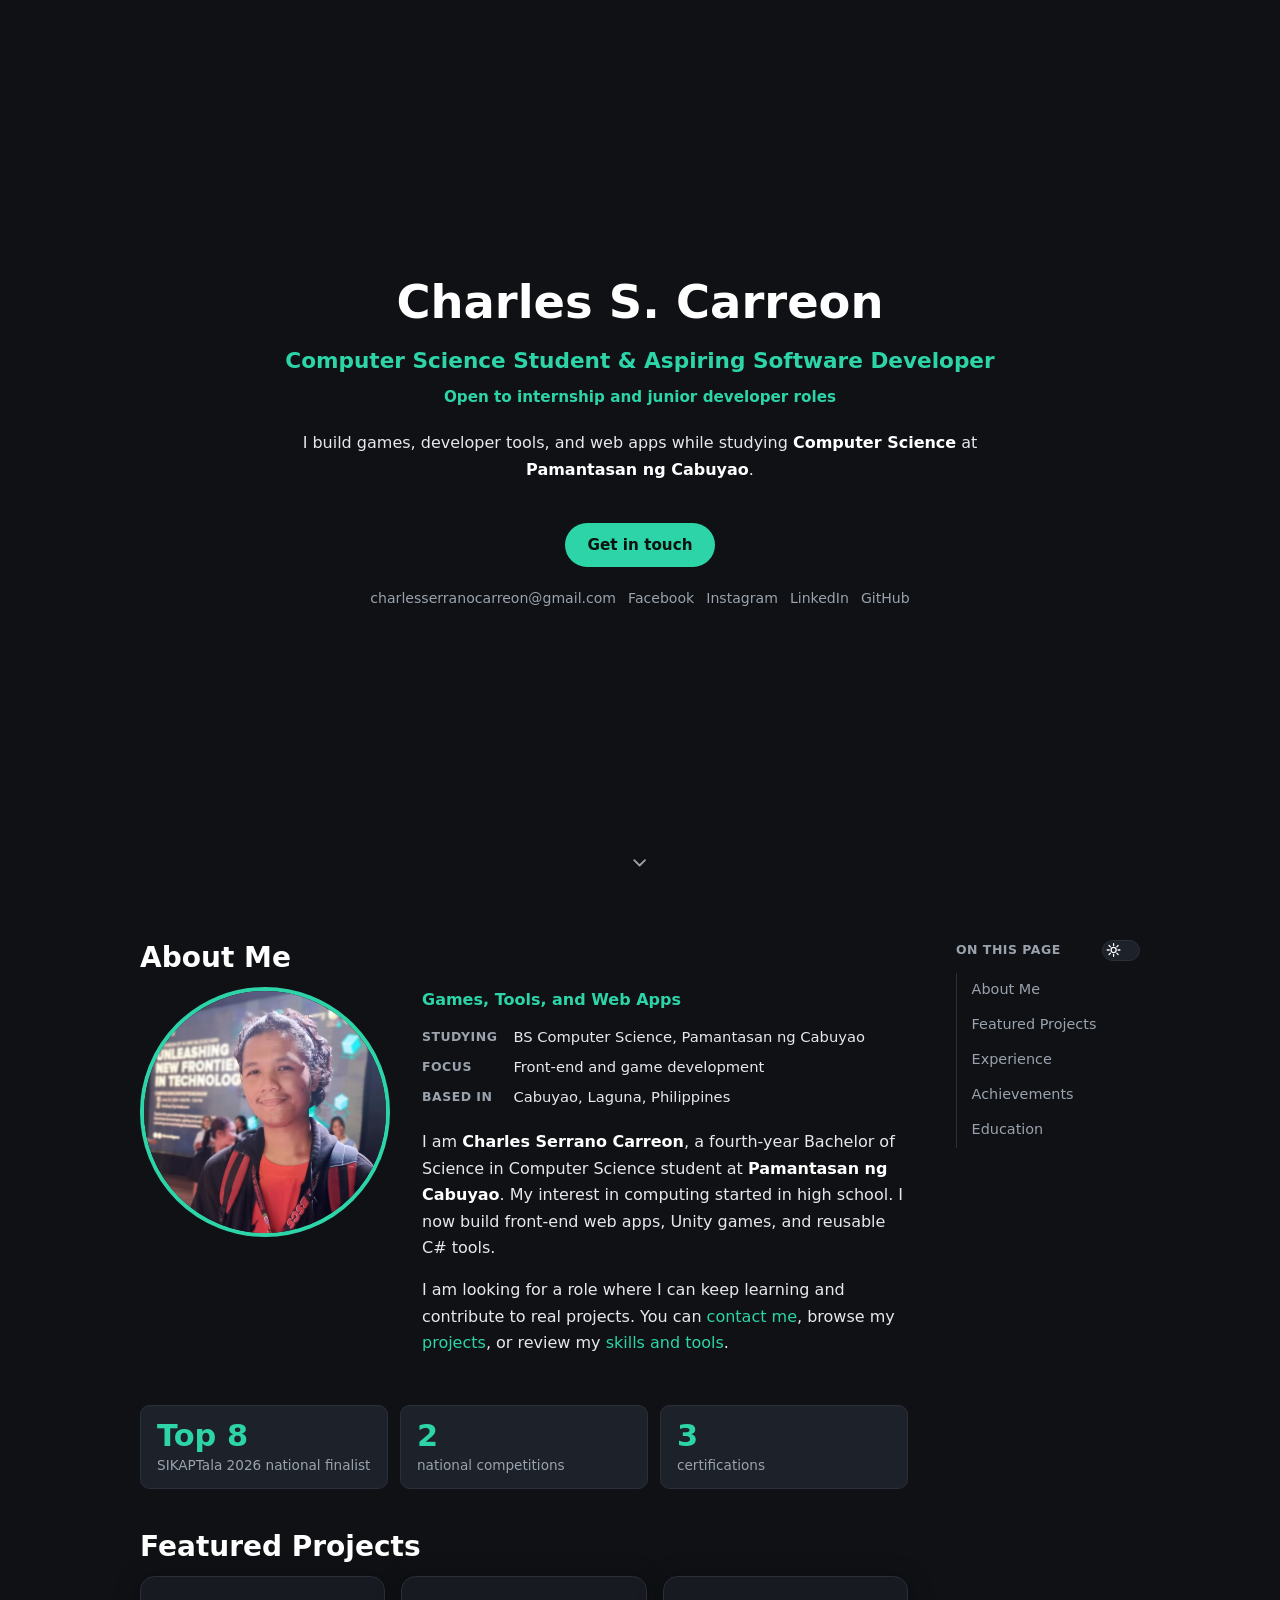
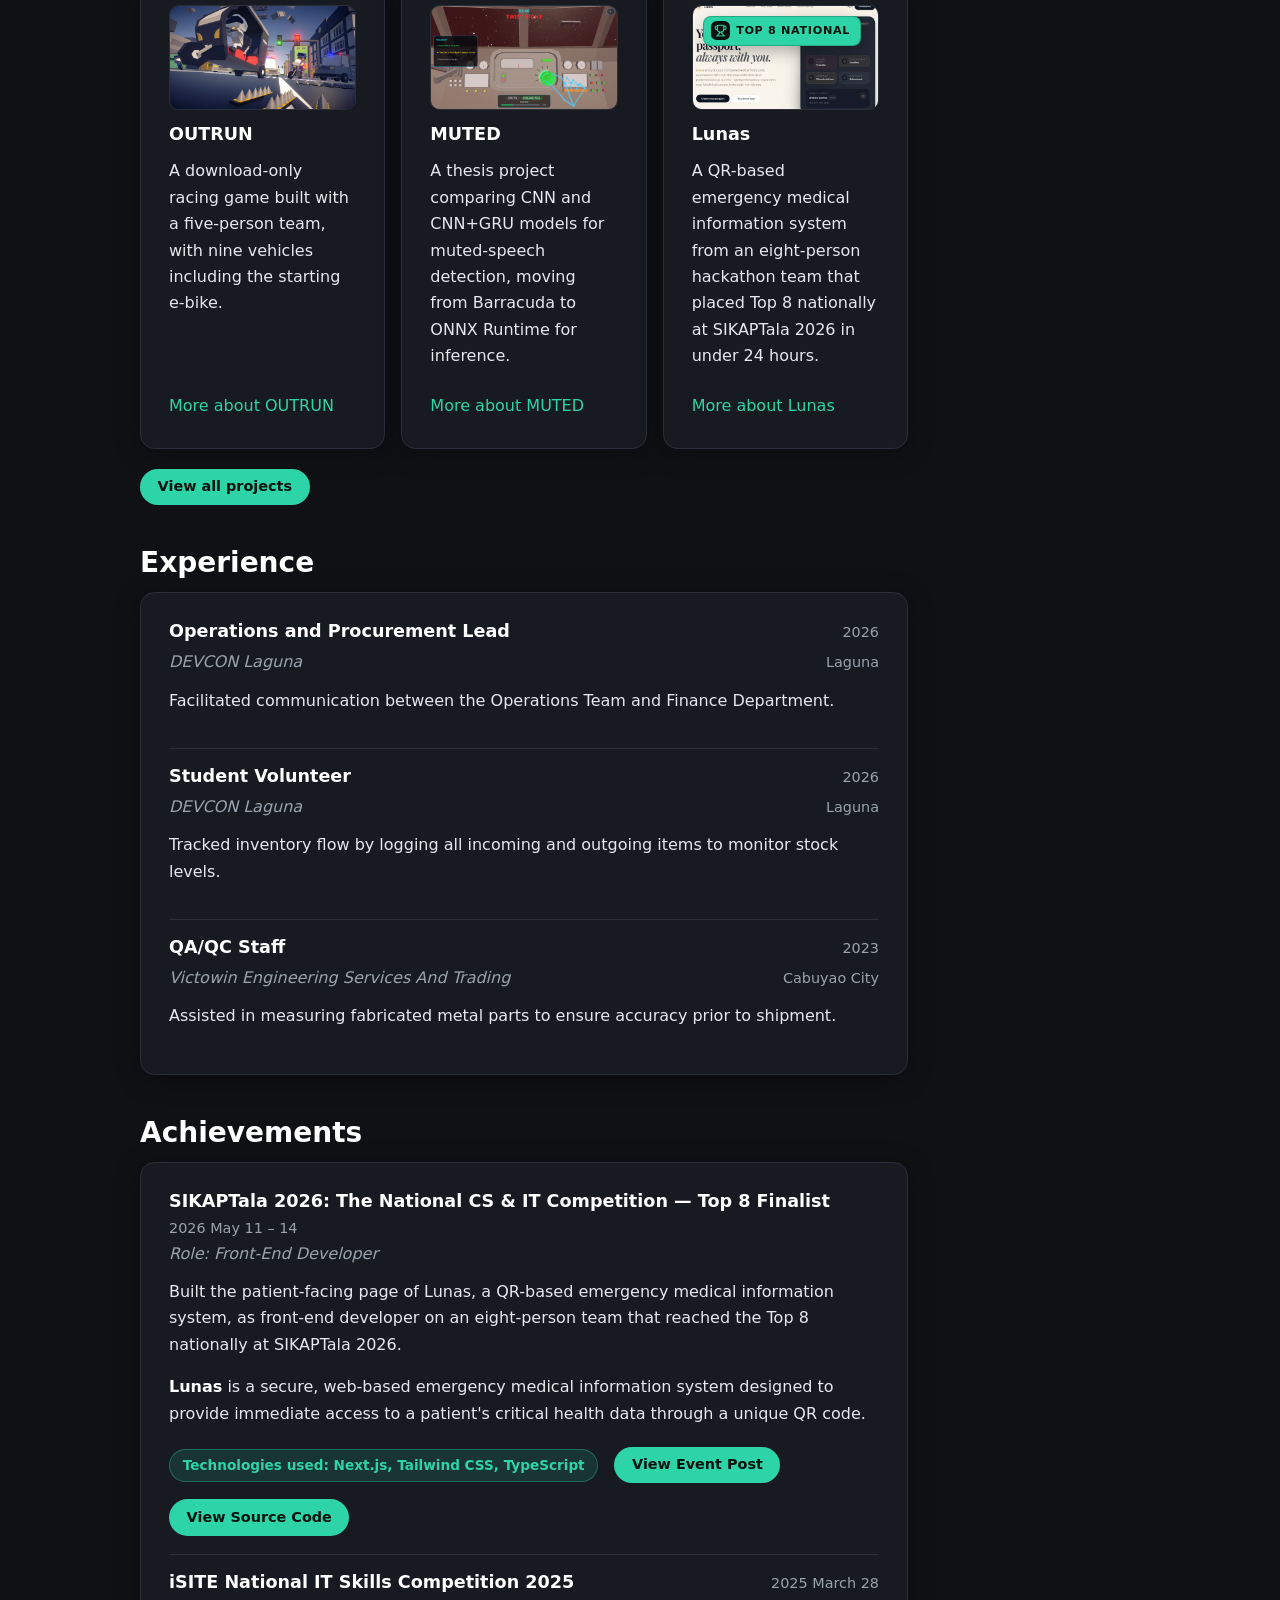
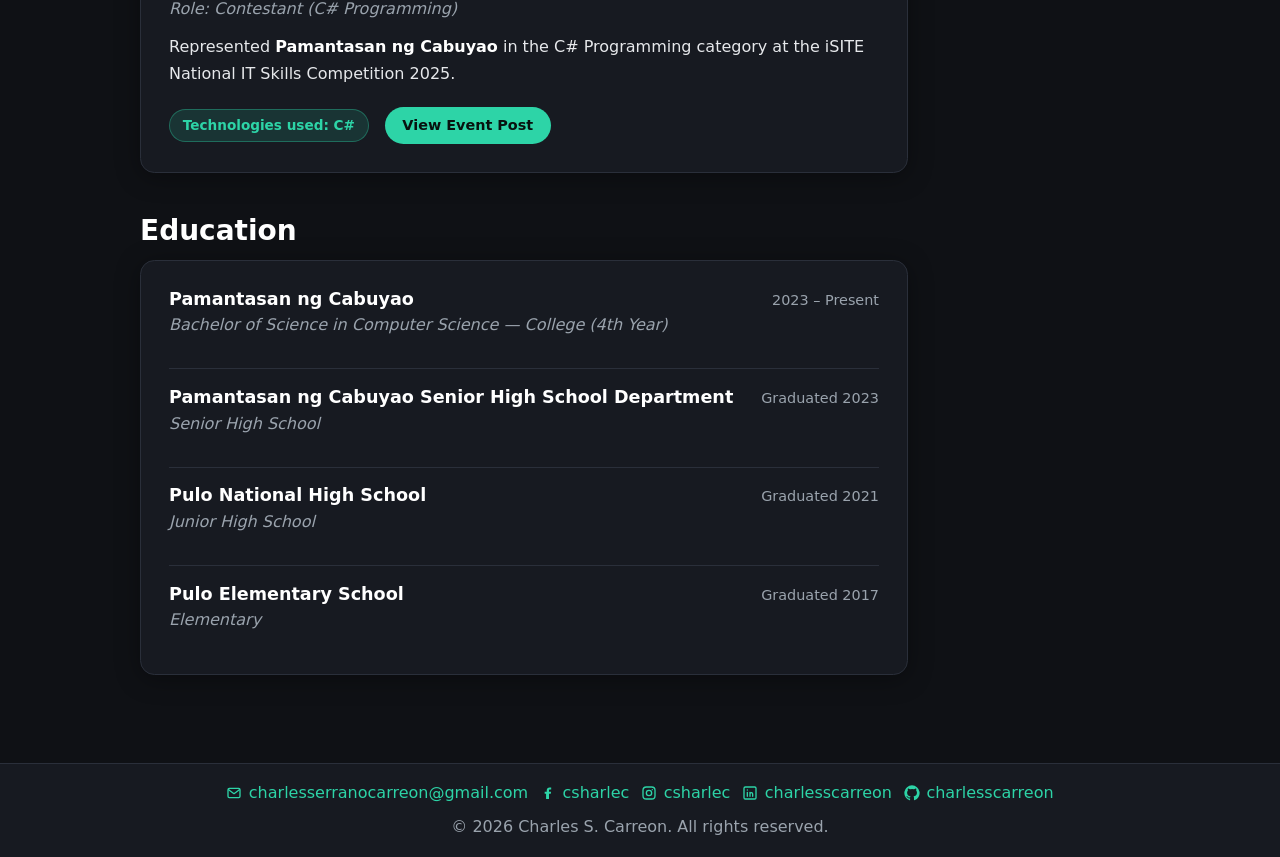
==== index.html @ df9eab59 "refactor: rebuild the homepage cover and navigation - remove the header from the homepage and move t" ====
<!DOCTYPE html>
<html lang="en" data-theme="dark" class="no-js home">

<head>
    <meta charset="utf-8">
    <meta name="viewport" content="width=device-width, initial-scale=1">
    <title>Charles S. Carreon | Computer Science Student &amp; Software Developer</title>
    <meta name="description"
        content="Charles Serrano Carreon is a 4th year Bachelor of Science in Computer Science student at Pamantasan ng Cabuyao, Cabuyao, Philippines. Aspiring software developer and creator of games and developer tools. Portfolio of projects, experience, education, and skills.">
    <meta name="author" content="Charles S. Carreon">
    <meta name="robots" content="index, follow">
    <meta name="theme-color" content="#0f1115">
    <link rel="icon" type="image/svg+xml" href="favicon.svg">
    <link rel="canonical" href="https://charlescarreon.vercel.app/">
    <!-- Apply a saved theme before first paint so light-theme visitors don't
         see a dark flash. Mirrors the storage key in script.js; without JS the
         page keeps the dark default set on the html element above. -->
    <script>
        try {
            var savedTheme = localStorage.getItem("charles-portfolio-theme");
            if (savedTheme === "light" || savedTheme === "dark") {
                document.documentElement.setAttribute("data-theme", savedTheme);
            }
        } catch (error) { /* storage blocked: keep the dark default */ }
    </script>
    <!-- Color-agnostic no-CSS fallback (only matters when styles.css fails to
         load). No colors or CSS custom properties, so it survives an empty
         stylesheet. Every selector below is redefined by styles.css, which is
         linked right after this, so nothing here leaks into the styled page. -->
    <style>
        main { max-width: 56rem; margin: 0 auto; padding: 0 1rem 1rem; }
        h1, h2, h3 { line-height: 1.25; margin: 1.5rem 0 0.5rem; }
        p { margin: 0.75rem 0; }
        img, iframe { max-width: 100%; }
    </style>
    <link rel="stylesheet" href="styles.css">

    <!-- Open Graph -->
    <meta property="og:type" content="profile">
    <meta property="og:title" content="Charles S. Carreon | Computer Science Student &amp; Software Developer">
    <meta property="og:description"
        content="Portfolio of Charles Serrano Carreon: 4th year BS Computer Science student at Pamantasan ng Cabuyao, Philippines. Projects, experience, education, and skills.">
    <meta property="og:url" content="https://charlescarreon.vercel.app/">
    <meta property="og:image" content="https://charlescarreon.vercel.app/images/charles-portrait.png">
    <meta property="og:locale" content="en_PH">
    <meta property="profile:first_name" content="Charles">
    <meta property="profile:last_name" content="Carreon">
    <meta property="profile:username" content="charlesscarreon">

    <!-- Twitter Card -->
    <meta name="twitter:card" content="summary">
    <meta name="twitter:title" content="Charles S. Carreon | Computer Science Student &amp; Software Developer">
    <meta name="twitter:description"
        content="4th year BS Computer Science student at Pamantasan ng Cabuyao, Philippines. Projects, experience, education, and skills.">
    <meta name="twitter:image" content="https://charlescarreon.vercel.app/images/charles-portrait.png">

    <!-- Structured data for search engines and AI assistants -->
    <script type="application/ld+json">
    {
        "@context": "https://schema.org",
        "@type": "Person",
        "name": "Charles Serrano Carreon",
        "givenName": "Charles",
        "familyName": "Carreon",
        "middleName": "Serrano",
        "alternateName": [
            "Charles S. Carreon",
            "Charles Carreon"
        ],
        "url": "https://charlescarreon.vercel.app/",
        "image": "https://charlescarreon.vercel.app/images/charles-portrait.png",
        "jobTitle": "Computer Science Student",
        "award": [
            "SIKAPTala 2026: The National CS & IT Competition — Top 8 Finalist, Front-End Developer",
            "iSITE National IT Skills Competition 2025 — C# Programming Contestant"
        ],
        "hasOccupation": [
            {
                "@type": "Occupation",
                "name": "Operations and Procurement Lead",
                "description": "Facilitated communication between the Operations Team and Finance Department.",
                "employmentType": "VOLUNTEER",
                "startDate": "2026",
                "worksFor": {
                    "@type": "Organization",
                    "name": "DEVCON Laguna",
                    "address": {
                        "@type": "PostalAddress",
                        "addressLocality": "Laguna",
                        "addressCountry": "PH"
                    }
                }
            },
            {
                "@type": "Occupation",
                "name": "Student Volunteer",
                "description": "Tracked inventory flow by logging all incoming and outgoing items to monitor stock levels.",
                "employmentType": "VOLUNTEER",
                "startDate": "2026",
                "worksFor": {
                    "@type": "Organization",
                    "name": "DEVCON Laguna",
                    "address": {
                        "@type": "PostalAddress",
                        "addressLocality": "Laguna",
                        "addressCountry": "PH"
                    }
                }
            },
            {
                "@type": "Occupation",
                "name": "QA/QC Staff",
                "description": "Assisted in measuring fabricated metal parts to ensure accuracy prior to shipment.",
                "employmentType": "INTERN",
                "startDate": "2023",
                "worksFor": {
                    "@type": "Organization",
                    "name": "Victowin Engineering Services And Trading",
                    "address": {
                        "@type": "PostalAddress",
                        "addressLocality": "Cabuyao City",
                        "addressCountry": "PH"
                    }
                }
            }
        ],
        "description": "4th year Bachelor of Science in Computer Science student at Pamantasan ng Cabuyao, Philippines. Aspiring software developer focused on making games and building developer tools.",
        "email": "mailto:charlesserranocarreon@gmail.com",
        "nationality": "Filipino",
        "address": {
            "@type": "PostalAddress",
            "addressLocality": "Cabuyao",
            "addressRegion": "Laguna",
            "addressCountry": "PH"
        },
        "alumniOf": {
            "@type": "CollegeOrUniversity",
            "name": "Pamantasan ng Cabuyao"
        },
        "knowsAbout": [
            "HTML",
            "CSS",
            "JavaScript",
            "React.js",
            "Bootstrap",
            "PHP",
            "Laravel",
            "MySQL",
            "Java",
            "C#",
            "Python",
            "Unity Engine",
            "Godot Engine",
            "Game Development",
            "Git",
            "GitHub",
            "Command Line Interface",
            "Vercel"
        ],
        "sameAs": [
            "https://www.facebook.com/csharlec/",
            "https://www.instagram.com/csharlec/",
            "https://www.linkedin.com/in/charlesscarreon/",
            "https://github.com/charlesscarreon",
            "https://g.dev/CharlesCarreon"
        ]
    }
    </script>
</head>

<body>
    <a class="skip-link" href="#main">Skip to main content</a>

    <section class="hero" aria-label="Introduction">
        <h1>Charles S. Carreon</h1>
        <p class="tagline">Computer Science Student &amp; Aspiring Software Developer</p>
        <p class="hero-availability">Open to internship and junior developer roles</p>
        <p>
            I build games, developer tools, and web apps while studying
            <strong>Computer Science</strong> at <strong>Pamantasan ng Cabuyao</strong>.
        </p>
        <p class="hero-cta">
            <a class="btn btn--lg"
                href="mailto:charlesserranocarreon+portfolio@gmail.com?subject=Portfolio%20inquiry&amp;body=Hi%20Charles%2C%0D%0A%0D%0A">Get in touch</a>
        </p>
        <p class="contact">
            <a href="mailto:charlesserranocarreon@gmail.com">charlesserranocarreon@gmail.com</a>
            <a href="https://www.facebook.com/csharlec" target="_blank" rel="noreferrer">Facebook</a>
            <a href="https://www.instagram.com/csharlec" target="_blank" rel="noreferrer">Instagram</a>
            <a href="https://www.linkedin.com/in/charlesscarreon/" target="_blank" rel="noreferrer">LinkedIn</a>
            <a href="https://github.com/charlesscarreon" target="_blank" rel="noreferrer">GitHub</a>
        </p>
        <a class="scroll-cue scroll-cue--down" href="#about" aria-label="Scroll to about me">
            <svg viewBox="0 0 24 24" aria-hidden="true" focusable="false">
                <path d="M6 9l6 6 6-6" fill="none" stroke="currentColor" stroke-width="2"
                    stroke-linecap="round" stroke-linejoin="round"/>
            </svg>
        </a>
    </section>

    <main id="main" tabindex="-1">
        <div class="page-grid">
            <div class="page-main">
                <section id="about" class="section">
                    <h2>About Me</h2>
                    <div class="about-card">
                        <figure class="portrait">
                            <img src="images/charles-portrait.png" alt="Portrait of Charles S. Carreon" width="250"
                                height="250">
                        </figure>
                        <div>
                            <p class="headline">Games, Tools, and Web Apps</p>
                            <dl class="quick-facts">
                                <dt>Studying</dt>
                                <dd>BS Computer Science, Pamantasan ng Cabuyao</dd>
                                <dt>Focus</dt>
                                <dd>Front-end and game development</dd>
                                <dt>Based in</dt>
                                <dd>Cabuyao, Laguna, Philippines</dd>
                            </dl>
                            <p>
                                I am <strong>Charles Serrano Carreon</strong>, a fourth-year Bachelor of Science in Computer Science student at
                                <strong>Pamantasan ng Cabuyao</strong>. My interest in computing started in high school.
                                I now build front-end web apps, Unity games, and reusable C# tools.
                            </p>
                            <p>
                                I am looking for a role where I can keep learning and contribute to real projects. You can
                                <a href="mailto:charlesserranocarreon@gmail.com">contact me</a>, browse my
                                <a href="/projects">projects</a>, or review my <a href="/skills">skills and tools</a>.
                            </p>
                        </div>
                        <ol class="stat-row" role="list">
                            <li>
                                <span class="stat-row__num">Top 8</span>
                                <span class="stat-row__label">SIKAPTala 2026 national finalist</span>
                            </li>
                            <li>
                                <span class="stat-row__num">2</span>
                                <span class="stat-row__label">national competitions</span>
                            </li>
                            <li>
                                <span class="stat-row__num">3</span>
                                <span class="stat-row__label">certifications</span>
                            </li>
                        </ol>
                    </div>
                </section>

                <section id="featured" class="section">
                    <h2>Featured Projects</h2>
                    <div class="featured-grid">
                        <article class="card featured-card">
                            <div class="project-thumb-wrap">
                                <img class="project-thumb" src="images/projects/outrun/outrun-key-art.webp" width="1200" height="675"
                                    alt="OUTRUN official artwork" loading="lazy" decoding="async">
                            </div>
                            <h3>OUTRUN</h3>
                            <p>A download-only racing game built with a five-person team, with nine vehicles including the starting e-bike.</p>
                            <p class="featured-card__more"><a href="/projects#outrun-detail">More about OUTRUN</a></p>
                        </article>
                        <article class="card featured-card">
                            <div class="project-thumb-wrap">
                                <img class="project-thumb" src="images/projects/muted/muted-gameplay.webp" width="1200" height="667"
                                    alt="MUTED gameplay." loading="lazy" decoding="async">
                            </div>
                            <h3>MUTED</h3>
                            <p>A thesis project comparing CNN and CNN+GRU models for muted-speech detection, moving from Barracuda to ONNX Runtime for inference.</p>
                            <p class="featured-card__more"><a href="/projects#muted-detail">More about MUTED</a></p>
                        </article>
                        <article class="card featured-card">
                            <div class="project-thumb-wrap">
                                <img class="project-thumb" src="images/projects/lunas/lunas-homepage.webp" width="1200" height="729"
                                    alt="The Lunas homepage." loading="lazy" decoding="async">
                                <p class="project-badge">
                                    <svg xmlns="http://www.w3.org/2000/svg" width="24" height="24" viewBox="0 0 24 24" fill="none"
                                        stroke="currentColor" stroke-width="2" stroke-linecap="round" stroke-linejoin="round"
                                        class="project-badge__icon" aria-hidden="true" focusable="false">
                                        <path d="M10 14.66V17a1 1 0 0 1-1 1 2 2 0 0 0-2 2v2"></path>
                                        <path d="M14 14.66V17a1 1 0 0 0 1 1 2 2 0 0 1 2 2v2"></path>
                                        <path d="M17.916 10H19.5A2.5 2.5 0 0 0 22 7.5V5a1 1 0 0 0-1-1h-3"></path>
                                        <path d="M4 22h16"></path>
                                        <path d="M6 9a6 6 0 0 0 12 0V3a1 1 0 0 0-1-1H7a1 1 0 0 0-1 1z"></path>
                                        <path d="M6.084 10H4.5A2.5 2.5 0 0 1 2 7.5V5a1 1 0 0 1 1-1h3"></path>
                                    </svg>
                                    <span>Top 8 National</span>
                                </p>
                            </div>
                            <h3>Lunas</h3>
                            <p>A QR-based emergency medical information system from an eight-person hackathon team that placed Top 8 nationally at SIKAPTala 2026 in under 24 hours.</p>
                            <p class="featured-card__more"><a href="/projects#lunas-detail">More about Lunas</a></p>
                        </article>
                    </div>
                    <p class="featured-more"><a class="btn" href="/projects">View all projects</a></p>
                </section>

                <section id="experience" class="section">
                    <h2>Experience</h2>
                    <div class="card">
                        <ol class="entry-list">
                            <li>
                                <div class="entry-grid">
                                    <h3>Operations and Procurement Lead</h3>
                                    <time datetime="2026">2026</time>
                                    <span class="subtitle">DEVCON Laguna</span>
                                    <span class="location">Laguna</span>
                                </div>
                                <p>
                                    Facilitated communication between the Operations Team and Finance Department.
                                </p>
                            </li>
                            <li>
                                <div class="entry-grid">
                                    <h3>Student Volunteer</h3>
                                    <time datetime="2026">2026</time>
                                    <span class="subtitle">DEVCON Laguna</span>
                                    <span class="location">Laguna</span>
                                </div>
                                <p>
                                    Tracked inventory flow by logging all incoming and outgoing items to monitor stock
                                    levels.
                                </p>
                            </li>
                            <li>
                                <div class="entry-grid">
                                    <h3>QA/QC Staff</h3>
                                    <time datetime="2023">2023</time>
                                    <span class="subtitle">Victowin Engineering Services And Trading</span>
                                    <span class="location">Cabuyao City</span>
                                </div>
                                <p>
                                    Assisted in measuring fabricated metal parts to ensure accuracy prior to shipment.
                                </p>
                            </li>
                        </ol>
                    </div>
                </section>

                <section id="achievements" class="section">
                    <h2>Achievements</h2>
                    <div class="card">
                        <ol class="entry-list">
                            <li>
                                <div class="entry-head">
                                    <h3>SIKAPTala 2026: The National CS & IT Competition — Top 8 Finalist</h3>
                                    <time datetime="2026-05-11">2026 May 11 – 14</time>
                                </div>
                                <p class="subtitle">Role: Front-End Developer</p>
                                <p>
                                    Built the patient-facing page of Lunas, a QR-based emergency medical information system,
                                    as front-end developer on an eight-person team that reached the Top 8 nationally at
                                    SIKAPTala 2026.
                                </p>
                                <p>
                                    <strong>Lunas</strong> is a secure, web-based emergency medical information system designed
                                    to provide immediate access to a patient's critical health data through a unique QR code.
                                </p>
                                <p class="tech-row">
                                    <span class="badge">Technologies used: Next.js, Tailwind CSS, TypeScript</span>
                                    <a class="btn"
                                        href="https://www.facebook.com/SIKAPTala/posts/pfbid02v3QJjzvHVYZaAPJszwWsJmQwcrUXYzkJKihYq5axpNrQGYe5wY9eDfQP89V4PN9sl"
                                        target="_blank" rel="noreferrer">View Event Post</a>
                                    <a class="btn" href="https://github.com/razielsevilla/Lunas" target="_blank"
                                        rel="noreferrer">View Source Code</a>
                                </p>
                            </li>
                            <li>
                                <div class="entry-head">
                                    <h3>iSITE National IT Skills Competition 2025</h3>
                                    <time datetime="2025-03-28">2025 March 28</time>
                                </div>
                                <p class="subtitle">Role: Contestant (C# Programming)</p>
                                <p>
                                    Represented <strong>Pamantasan ng Cabuyao</strong> in the C# Programming category at the
                                    iSITE National IT Skills Competition 2025.
                                </p>
                                <p class="tech-row">
                                    <span class="badge">Technologies used: C#</span>
                                    <a class="btn"
                                        href="https://www.facebook.com/photo?fbid=639672425702343&amp;set=pcb.639672645702321"
                                        target="_blank" rel="noreferrer">View Event Post</a>
                                </p>
                            </li>
                        </ol>
                    </div>
                </section>

                <section id="education" class="section">
                    <h2>Education</h2>
                    <div class="card">
                        <ol class="entry-list">
                            <li>
                                <div class="entry-head">
                                    <h3>Pamantasan ng Cabuyao</h3>
                                    <time datetime="2023">2023 – Present</time>
                                </div>
                                <p class="subtitle">Bachelor of Science in Computer Science — College (4th Year)</p>
                            </li>
                            <li>
                                <div class="entry-head">
                                    <h3>Pamantasan ng Cabuyao Senior High School Department</h3>
                                    <time datetime="2023">Graduated 2023</time>
                                </div>
                                <p class="subtitle">Senior High School</p>
                            </li>
                            <li>
                                <div class="entry-head">
                                    <h3>Pulo National High School</h3>
                                    <time datetime="2021">Graduated 2021</time>
                                </div>
                                <p class="subtitle">Junior High School</p>
                            </li>
                            <li>
                                <div class="entry-head">
                                    <h3>Pulo Elementary School</h3>
                                    <time datetime="2017">Graduated 2017</time>
                                </div>
                                <p class="subtitle">Elementary</p>
                            </li>
                        </ol>
                    </div>
                </section>
            </div>

            <nav class="toc" aria-label="Sections">
                <div class="toc-head">
                    <p class="toc__title">On this page</p>
                    <button type="button" class="theme-switch" data-theme-toggle
                        aria-label="Switch between dark and light theme">
                        <svg class="theme-icon theme-icon--sun" viewBox="0 0 24 24" aria-hidden="true" focusable="false">
                            <circle cx="12" cy="12" r="4" fill="none" stroke="currentColor" stroke-width="2"/>
                            <g stroke="currentColor" stroke-width="2" stroke-linecap="round">
                                <line x1="12" y1="2" x2="12" y2="5"/>
                                <line x1="12" y1="19" x2="12" y2="22"/>
                                <line x1="2" y1="12" x2="5" y2="12"/>
                                <line x1="19" y1="12" x2="22" y2="12"/>
                                <line x1="4.9" y1="4.9" x2="7" y2="7"/>
                                <line x1="17" y1="17" x2="19.1" y2="19.1"/>
                                <line x1="4.9" y1="19.1" x2="7" y2="17"/>
                                <line x1="17" y1="7" x2="19.1" y2="4.9"/>
                            </g>
                        </svg>
                        <svg class="theme-icon theme-icon--moon" viewBox="0 0 24 24" aria-hidden="true" focusable="false">
                            <path fill="none" stroke="currentColor" stroke-width="2" stroke-linecap="round" stroke-linejoin="round"
                                d="M21 12.8A9 9 0 1 1 11.2 3a7 7 0 0 0 9.8 9.8z"/>
                        </svg>
                        <span class="visually-hidden">Switch themes</span>
                    </button>
                </div>
                <ul>
                    <li><a href="#about">About Me</a></li>
                    <li><a href="#featured">Featured Projects</a></li>
                    <li><a href="#experience">Experience</a></li>
                    <li><a href="#achievements">Achievements</a></li>
                    <li><a href="#education">Education</a></li>
                </ul>
            </nav>
        </div>
    </main>

    <footer class="site-footer">
        <h2 class="visually-hidden">Contact</h2>
        <address>
            <p class="footer-links">
                <a href="mailto:charlesserranocarreon@gmail.com">
                    <svg viewBox="0 0 24 24" aria-hidden="true" focusable="false">
                        <rect x="3" y="5" width="18" height="14" rx="2" fill="none" stroke="currentColor"
                            stroke-width="2"/>
                        <path d="M4 7l8 6 8-6" fill="none" stroke="currentColor" stroke-width="2"
                            stroke-linecap="round" stroke-linejoin="round"/>
                    </svg>
                    <span>charlesserranocarreon@gmail.com</span>
                </a>
                <a href="https://www.facebook.com/csharlec" target="_blank" rel="noreferrer">
                    <svg viewBox="0 0 24 24" aria-hidden="true" focusable="false">
                        <path fill="currentColor"
                            d="M13.5 21v-8h2.7l.4-3h-3.1V8.1c0-.9.3-1.5 1.6-1.5h1.7V3.9c-.3 0-1.3-.1-2.5-.1-2.5 0-4.2 1.5-4.2 4.3V10H7v3h2.1v8h4.4z"/>
                    </svg>
                    <span>csharlec</span>
                </a>
                <a href="https://www.instagram.com/csharlec" target="_blank" rel="noreferrer">
                    <svg viewBox="0 0 24 24" aria-hidden="true" focusable="false">
                        <rect x="3" y="3" width="18" height="18" rx="5" fill="none" stroke="currentColor"
                            stroke-width="2"/>
                        <circle cx="12" cy="12" r="4" fill="none" stroke="currentColor" stroke-width="2"/>
                        <circle cx="17" cy="7" r="1" fill="currentColor"/>
                    </svg>
                    <span>csharlec</span>
                </a>
                <a href="https://www.linkedin.com/in/charlesscarreon/" target="_blank" rel="noreferrer">
                    <svg viewBox="0 0 24 24" aria-hidden="true" focusable="false">
                        <rect x="3" y="3" width="18" height="18" rx="2" fill="none" stroke="currentColor"
                            stroke-width="2"/>
                        <path d="M8 11v6M8 7.5v.01M12 17v-6M12 13.5a2 2 0 0 1 4 0V17" fill="none"
                            stroke="currentColor" stroke-width="2" stroke-linecap="round"/>
                    </svg>
                    <span>charlesscarreon</span>
                </a>
                <a href="https://github.com/charlesscarreon" target="_blank" rel="noreferrer">
                    <svg viewBox="0 0 24 24" aria-hidden="true" focusable="false">
                        <path fill="currentColor"
                            d="M12 .5a11.5 11.5 0 0 0-3.64 22.41c.58.11.79-.25.79-.56v-2.2c-3.2.7-3.88-1.36-3.88-1.36-.53-1.34-1.29-1.7-1.29-1.7-1.05-.72.08-.7.08-.7 1.16.08 1.77 1.19 1.77 1.19 1.03 1.77 2.7 1.26 3.36.96.1-.75.4-1.26.73-1.55-2.55-.29-5.23-1.28-5.23-5.67 0-1.25.45-2.28 1.19-3.08-.12-.29-.52-1.46.11-3.04 0 0 .97-.31 3.18 1.18a11 11 0 0 1 5.79 0c2.2-1.49 3.17-1.18 3.17-1.18.63 1.58.23 2.75.12 3.04.74.8 1.18 1.83 1.18 3.08 0 4.4-2.69 5.37-5.25 5.66.41.36.78 1.06.78 2.14v3.17c0 .31.21.67.8.56A11.5 11.5 0 0 0 12 .5z"/>
                    </svg>
                    <span>charlesscarreon</span>
                </a>
            </p>
        </address>
        <p>&copy; 2026 Charles S. Carreon. All rights reserved.</p>
    </footer>

    <script src="script.js" defer></script>
</body>

</html>
---- styles.css ----
/* ==========================================================================
   Charles S. Carreon — Portfolio styles
   Dark theme by default; light theme via html[data-theme="light"].
   No-JS safe: everything readable without this file.
   ========================================================================== */

:root {
    --bg: #0f1115;
    --surface: #171a21;
    --surface-2: #1d212a;
    --text: #e6e8eb;
    --text-strong: #ffffff;
    --muted: #9aa3ad;
    --border: #2a2f3a;
    --accent: #2dd4a7;
    --accent-strong: #5eead4;
    --accent-contrast: #08120f;
    --link: #2dd4a7;
    --hover: #5eead4;
    --shadow: 0 4px 24px rgba(0, 0, 0, 0.35);

    /* Skill proficiency level colors (dark theme) */
    --familiar-bg: rgba(138, 180, 248, 0.14);
    --familiar-border: rgba(138, 180, 248, 0.5);
    --familiar-text: #8ab4f8;
    --proficient-bg: rgba(255, 209, 102, 0.14);
    --proficient-border: rgba(255, 209, 102, 0.5);
    --proficient-text: #ffd166;
    --advanced-bg: rgba(116, 209, 160, 0.14);
    --advanced-border: rgba(116, 209, 160, 0.5);
    --advanced-text: #74d1a0;
}

[data-theme="light"] {
    --bg: #f7f8fa;
    --surface: #ffffff;
    --surface-2: #f0f2f5;
    --text: #1a1d21;
    --text-strong: #000000;
    --muted: #5b6470;
    --border: #dde1e7;
    --accent: #0e7a70;
    --accent-strong: #0f766e;
    --accent-contrast: #ffffff;
    --link: #0e7a70;
    --hover: #0f766e;
    --shadow: 0 4px 20px rgba(20, 30, 40, 0.08);

    /* Skill proficiency level colors (light theme) */
    --familiar-bg: rgba(10, 88, 202, 0.22);
    --familiar-border: rgba(10, 88, 202, 0.6);
    --familiar-text: #0842a0;
    --proficient-bg: rgba(180, 83, 9, 0.22);
    --proficient-border: rgba(180, 83, 9, 0.6);
    --proficient-text: #9a3f00;
    --advanced-bg: rgba(21, 115, 71, 0.22);
    --advanced-border: rgba(21, 115, 71, 0.6);
    --advanced-text: #0f5c39;
}

/* ---------- Base ---------- */

*,
*::before,
*::after {
    box-sizing: border-box;
}

html {
    scroll-behavior: smooth;
    scroll-padding-top: 5rem;
}

body {
    margin: 0;
    background-color: var(--bg);
    color: var(--text);
    font-family: system-ui, -apple-system, "Segoe UI", Roboto, "Helvetica Neue", Arial, sans-serif;
    font-size: 1rem;
    line-height: 1.65;
}

h1, h2, h3, h4, h5, h6 {
    color: var(--text-strong);
    line-height: 1.25;
    margin: 0 0 0.75rem;
}

h1 { font-size: clamp(2rem, 5vw, 2.9rem); }
h2 { font-size: clamp(1.35rem, 3.5vw, 1.75rem); }
h3 { font-size: 1.1rem; }

p {
    margin: 0 0 1rem;
}

a {
    color: var(--link);
    text-decoration: none;
}

a:hover {
    color: var(--hover);
    text-decoration: underline;
    text-underline-offset: 2px;
}

strong { color: var(--text-strong); }

img,
iframe {
    max-width: 100%;
}

::selection {
    background-color: var(--accent);
    color: var(--accent-contrast);
}

:focus-visible {
    outline: 2px solid var(--accent);
    outline-offset: 2px;
    border-radius: 2px;
}

/* ---------- Accessibility helpers ---------- */

.visually-hidden {
    clip: rect(0 0 0 0);
    clip-path: inset(50%);
    height: 1px;
    overflow: hidden;
    position: absolute;
    white-space: nowrap;
    width: 1px;
}

.skip-link {
    position: absolute;
    top: -2.5rem;
    left: 1rem;
    z-index: 50;
    background-color: var(--accent);
    color: var(--accent-contrast);
    padding: 0.5rem 1rem;
    border-radius: 0 0 0.5rem 0.5rem;
    text-decoration: none;
    opacity: 0;
    pointer-events: none;
}

.skip-link:focus {
    top: 0;
    color: var(--accent-contrast);
    opacity: 1;
    pointer-events: auto;
}

/* ---------- Header / navigation ---------- */

.site-header {
    position: sticky;
    top: 0;
    z-index: 30;
    background-color: color-mix(in srgb, var(--bg) 85%, transparent);
    -webkit-backdrop-filter: blur(8px);
    backdrop-filter: blur(8px);
    border-bottom: 1px solid var(--border);
}

.site-nav {
    max-width: 1040px;
    margin: 0 auto;
    padding: 0.75rem clamp(1rem, 4vw, 1.25rem);
    display: flex;
    flex-wrap: wrap;
    align-items: center;
    gap: 0.5rem 1rem;
}

.brand {
    font-weight: 700;
    font-size: 1.2rem;
    color: var(--text-strong);
    text-decoration: none;
    margin-right: auto;
}

.brand:hover { color: var(--accent); }

.nav-list {
    margin: 0;
    padding: 0;
    list-style: none;
    display: flex;
    flex-wrap: wrap;
    gap: 0.25rem 1rem;
}

.nav-list a {
    color: var(--muted);
    text-decoration: none;
    font-weight: 500;
    padding: 0.35rem 0.1rem;
}

.nav-list a:hover { color: var(--text-strong); }

.nav-list a[aria-current="page"] {
    color: var(--accent);
    box-shadow: inset 0 -2px 0 var(--accent);
}

/* Theme switch — only shown when JS is available */
.theme-switch {
    display: none;
}

.no-js .theme-switch { display: none; }

html.js .theme-switch {
    position: relative;
    display: inline-flex;
    align-items: center;
    justify-content: center;
    width: 2.4rem;
    height: 1.3rem;
    background: var(--surface-2);
    border: 1px solid var(--border);
    border-radius: 999px;
    cursor: pointer;
    padding: 0;
    margin-left: 1rem;
    transition: background 0.2s ease, border-color 0.2s ease;
}

html.js .theme-switch:focus-visible {
    outline: 2px solid var(--accent);
    outline-offset: 2px;
}

html.js .theme-switch .theme-icon {
    position: absolute;
    top: 50%;
    transform: translateY(-50%);
    left: 0.2rem;
    width: 0.95rem;
    height: 0.95rem;
    color: var(--text-strong);
    transition: left 0.2s ease;
    pointer-events: none;
}

html.js .theme-switch .theme-icon--sun {
    display: block;
}

html.js .theme-switch .theme-icon--moon {
    display: none;
}

html.js[data-theme="light"] .theme-switch .theme-icon {
    left: calc(100% - 0.2rem - 0.95rem);
}

html.js[data-theme="light"] .theme-switch .theme-icon--sun {
    display: none;
}

html.js[data-theme="light"] .theme-switch .theme-icon--moon {
    display: block;
}

/* Without CSS/JS the button shows its text label; hide icons without JS so the
   fallback is a clean labelled button. */
html.no-js .theme-switch svg {
    display: none;
}

/* Larger tap target on touch devices (~44px) */
@media (pointer: coarse) {
    html.js .theme-switch {
        width: 2.75rem;
        height: 1.5rem;
    }

    html.js .theme-switch .theme-icon {
        width: 1.05rem;
        height: 1.05rem;
        left: 0.25rem;
    }

    html.js[data-theme="light"] .theme-switch .theme-icon {
        left: calc(100% - 0.25rem - 1.05rem);
    }

    /* Expand the theme switch's touch area to ~44x44px without changing its
       compact look: a transparent, centered hit zone on top of the pill. */
    html.js .theme-switch::after {
        content: "";
        position: absolute;
        left: 50%;
        top: 50%;
        width: 2.75rem;
        height: 2.75rem;
        transform: translate(-50%, -50%);
        pointer-events: none;
    }

    /* 44px-tall touch targets for gallery controls and pill links */
    .gallery-nav button,
    .links a,
    .btn {
        display: inline-flex;
        align-items: center;
        justify-content: center;
        min-height: 2.75rem;
    }
}

html.home .theme-switch {
    margin-left: 0;
}

/* ---------- Main layout ---------- */

main {
    max-width: 1040px;
    margin: 0 auto;
    padding: 2.5rem clamp(1rem, 4vw, 1.25rem) 3rem;
    overflow-wrap: anywhere;
}

html.home {
    /* Script.js writes progress from 0 at the top of the page to 1 at the end
       of the shrink, so the cover follows the scroll instead of snapping. */
    --hero-progress: 0;
    --hero-viewport: 100vh;
    --hero-min: 11rem;
    --hero-height: calc(var(--hero-min) + (var(--hero-viewport) - var(--hero-min)) * (1 - var(--hero-progress)));
    /* There is no sticky header to clear on the homepage. */
    scroll-padding-top: 1rem;
    /* Opting out of scroll anchoring keeps the browser from moving scrollY
       while the cover changes height. */
    overflow-anchor: none;
}

html.home main {
    padding-top: 0;
}

main:focus {
    outline: none;
}

.section,
main > .card {
    margin-bottom: 2.5rem;
}

.section > :last-child,
.card > :last-child {
    margin-bottom: 0;
}

.featured-grid {
    display: grid;
    grid-template-columns: repeat(3, minmax(0, 1fr));
    gap: 1rem;
}

.featured-card {
    display: flex;
    flex-direction: column;
}

.featured-card h3 {
    margin-top: 0;
}

.featured-card p {
    margin-bottom: 0.75rem;
}

.featured-card__more {
    margin-top: auto;
    padding-top: 0.75rem;
}

.featured-more {
    margin-top: 1.25rem;
}

@media (max-width: 760px) {
    .featured-grid {
        grid-template-columns: minmax(0, 1fr);
    }
}

/* ---------- Hero ---------- */

.hero {
    position: relative;
    max-width: 46rem;
    margin: 0 auto 3rem;
    padding: 2.5rem clamp(1rem, 4vw, 1.25rem) 0;
    text-align: center;
}

.hero .tagline {
    font-size: clamp(1.1rem, 3vw, 1.35rem);
    color: var(--accent);
    font-weight: 600;
    margin-bottom: 1.25rem;
}

/* The availability line belongs to the tagline as one thought, so it closes the
   gap the tagline leaves instead of opening a new block. Browsers without
   :has() simply keep the normal tagline spacing. */
.hero .tagline:has(+ .hero-availability) {
    margin-bottom: 0.4rem;
}

.hero-availability {
    margin: 0 0 1.25rem;
    color: var(--accent);
    font-size: 0.95rem;
    font-weight: 600;
}

.hero-cta {
    display: flex;
    flex-wrap: wrap;
    justify-content: center;
    gap: 0.75rem;
    margin: 1.5rem 0 0;
}

/* The primary contact row outranks the social links, so the social links are
   muted rather than removed. Every one of them is still reachable. */
.hero .contact {
    margin-top: 1.25rem;
    font-size: 0.88rem;
}

.hero .contact a {
    color: var(--muted);
}

.hero .contact a:hover {
    color: var(--hover);
}

@supports (height: 100svh) {
    html.home {
        --hero-viewport: 100svh;
    }

    html.home.js .hero {
        display: flex;
        flex-direction: column;
        align-items: center;
        justify-content: center;
        width: 100%;
        max-width: none;
        min-height: var(--hero-height);
        margin-bottom: 0;
        padding: calc(2rem - 0.5rem * var(--hero-progress)) clamp(1rem, 4vw, 1.25rem);
    }

    html.home.js .hero > :not(.scroll-cue) {
        width: 100%;
        max-width: 46rem;
    }

    html.home.js .hero h1 {
        font-size: calc(clamp(2rem, 5vw, 2.9rem) - clamp(0.45rem, 1.2vw, 0.9rem) * var(--hero-progress));
    }

    html.home.js .hero .tagline {
        font-size: calc(clamp(1.1rem, 3vw, 1.35rem) - clamp(0.15rem, 0.5vw, 0.25rem) * var(--hero-progress));
        margin-bottom: calc(1.25rem - 1.05rem * var(--hero-progress));
    }

    html.home.js .hero .tagline:has(+ .hero-availability) {
        margin-bottom: calc(0.4rem - 0.2rem * var(--hero-progress));
    }

    html.home.js .hero .hero-availability {
        margin-bottom: calc(1.25rem - 0.65rem * var(--hero-progress));
        font-size: calc(0.95rem - 0.1rem * var(--hero-progress));
    }

    html.home.js .hero > p:not(.tagline):not(.hero-availability):not(.hero-cta):not(.contact) {
        font-size: calc(1rem - 0.08rem * var(--hero-progress));
    }

    html.home.js .hero .hero-cta {
        margin-top: calc(1.5rem - 0.65rem * var(--hero-progress));
    }

    html.home.js .hero .contact {
        margin-top: calc(1.25rem - 0.55rem * var(--hero-progress));
        font-size: calc(0.88rem - 0.08rem * var(--hero-progress));
    }

    html.home main {
        padding-top: 2.5rem;
    }
}

/* ---------- Homepage hero: bare down chevron ---------- */

.scroll-cue {
    position: absolute;
    display: inline-flex;
    align-items: center;
    justify-content: center;
    padding: 0.4rem;
    color: var(--muted);
    transition: color 160ms ease, opacity 160ms ease;
}

.scroll-cue[hidden] {
    display: none;
}

.scroll-cue svg {
    display: block;
    width: 1.35rem;
    height: 1.35rem;
}

.scroll-cue:hover,
.scroll-cue:focus-visible {
    color: var(--hover);
}

.scroll-cue--down {
    left: 50%;
    bottom: 1.25rem;
    transform: translateX(-50%);
    animation: cue-bob 1.8s ease-in-out infinite;
    opacity: calc(1 - var(--hero-progress) * 4);
}

@keyframes cue-bob {
    0%, 100% { transform: translate(-50%, 0); }
    50% { transform: translate(-50%, 0.35rem); }
}

.contact {
    display: flex;
    flex-wrap: wrap;
    justify-content: center;
    column-gap: 0.75rem;
    row-gap: 0.25rem;
    margin-top: 1.5rem;
}

.contact a {
    white-space: nowrap;
}

/* Footer link groups: icons with visible labels, no literal separators */
.footer-links {
    display: flex;
    flex-wrap: wrap;
    justify-content: center;
    column-gap: 0.75rem;
    row-gap: 0.25rem;
}

.footer-links a {
    display: inline-flex;
    align-items: center;
    gap: 0.4rem;
}

.footer-links svg {
    display: block;
    width: 1rem;
    height: 1rem;
    flex: none;
}

.footer-links span {
    overflow-wrap: anywhere;
}

/* ---------- Cards ---------- */

.card {
    background-color: var(--surface);
    border: 1px solid var(--border);
    border-radius: 0.9rem;
    padding: clamp(1.25rem, 3vw, 1.75rem);
    box-shadow: var(--shadow);
}

.entry-head {
    display: flex;
    flex-wrap: wrap;
    justify-content: space-between;
    align-items: baseline;
    gap: 0.25rem 1rem;
}

.entry-head h3 {
    margin-bottom: 0;
}

.entry-head time {
    color: var(--muted);
    font-size: 0.9rem;
    white-space: nowrap;
}

.entry-grid {
    display: grid;
    grid-template-columns: 1fr auto;
    column-gap: 1rem;
    row-gap: 0.25rem;
    align-items: baseline;
}

.entry-grid h3 {
    margin-bottom: 0;
}

.entry-grid time {
    grid-column: 2;
    justify-self: end;
    color: var(--muted);
    font-size: 0.9rem;
    white-space: nowrap;
}

.entry-grid .subtitle {
    grid-column: 1;
}

.entry-grid .location {
    grid-column: 2;
    justify-self: end;
    color: var(--muted);
    font-size: 0.9rem;
    white-space: nowrap;
}

.subtitle {
    color: var(--muted);
    font-style: italic;
    margin-bottom: 0.75rem;
}

.badge {
    display: inline-block;
    background-color: color-mix(in srgb, var(--accent) 14%, transparent);
    color: var(--accent);
    border: 1px solid color-mix(in srgb, var(--accent) 35%, transparent);
    border-radius: 999px;
    padding: 0.28rem 0.8rem;
    font-size: 0.85rem;
    font-weight: 600;
}

.tech-row {
    display: flex;
    flex-wrap: wrap;
    align-items: center;
    gap: 1rem;
    margin: 1.25rem 0 0;
}

/* ---------- About ---------- */

.about-card {
    display: flex;
    gap: 2rem;
    align-items: flex-start;
    flex-wrap: wrap;
}

.about-card .portrait {
    margin: 0;
    flex: 0 0 auto;
}

.portrait img {
    width: 100%;
    max-width: 250px;
    height: auto;
    aspect-ratio: 1 / 1;
    border-radius: 50%;
    object-fit: cover;
    border: 4px solid var(--accent);
}

.about-card > div {
    flex: 1 1 320px;
    min-width: 0;
}

.headline {
    color: var(--accent);
    font-weight: 700;
    margin-bottom: 0.75rem;
}

/* ---------- About: fact list and stat tiles ---------- */

/* Facts sit between the headline and the prose so the card is scannable before
   it is readable. Labels are decorative emphasis; the values carry the meaning. */
.quick-facts {
    display: grid;
    grid-template-columns: max-content 1fr;
    gap: 0.35rem 1rem;
    margin: 0 0 1.25rem;
    font-size: 0.92rem;
}

.quick-facts dt {
    color: var(--muted);
    font-size: 0.78rem;
    font-weight: 600;
    letter-spacing: 0.04em;
    text-transform: uppercase;
    padding-top: 0.12rem;
}

.quick-facts dd {
    margin: 0;
}

/* Counts and outcomes as large text, not decoration: they stay readable with
   the stylesheet gone, and a screen reader announces number then label. */
.stat-row {
    flex: 1 1 100%;
    display: grid;
    grid-template-columns: repeat(auto-fit, minmax(9rem, 1fr));
    gap: 0.75rem;
    margin: 0;
    padding: 0;
    list-style: none;
}

.stat-row li {
    background-color: var(--surface-2);
    border: 1px solid var(--border);
    border-radius: 0.6rem;
    padding: 0.85rem 1rem;
}

.stat-row__num {
    display: block;
    color: var(--accent);
    font-size: clamp(1.5rem, 3.5vw, 1.9rem);
    font-weight: 700;
    line-height: 1.15;
}

.stat-row__label {
    display: block;
    margin-top: 0.1rem;
    color: var(--muted);
    font-size: 0.85rem;
    line-height: 1.35;
}

/* ---------- Alternative: larger card image details ---------- */

.entry-list {
    margin: 0;
    padding: 0;
    list-style: none;
}

.entry-list > li {
    padding: 1.1rem 0;
    border-bottom: 1px solid var(--border);
}

.entry-list > li:first-child { padding-top: 0; }
.entry-list > li:last-child { padding-bottom: 0; border-bottom: 0; }

/* ---------- Projects ---------- */

/* Two shorter cards per row on wide screens, one column below that. The
   wrapper owns the section spacing now that the cards are no longer direct
   children of main. */
.project-grid {
    display: grid;
    grid-template-columns: 1fr;
    gap: 1rem;
    margin-bottom: 2.5rem;
}

@media (min-width: 820px) {
    .project-grid {
        grid-template-columns: repeat(2, minmax(0, 1fr));
    }
}

.project {
    padding: 1.1rem;
    border-radius: 0.75rem;
}

.project h2 {
    margin-bottom: 0.6rem;
    font-size: 1.2rem;
}

.project > p:not([class]) {
    font-size: 0.92rem;
}

.project .meta {
    row-gap: 0.25rem;
    margin-bottom: 1rem;
}

/* Positioning context for the award pill, which overlaps the still rather
   than taking a line of its own between the image and the title. */
.project-thumb-wrap {
    position: relative;
    margin-bottom: 0.9rem;
}

/* A compact award badge on the top-left of the still. It uses the site's
   accent throughout: accent fill, uppercase accent-contrast label and a
   contrasting tile holding a teal trophy. */
.project-badge {
    position: absolute;
    z-index: 1;
    top: 0.7rem;
    left: 0.7rem;
    display: inline-flex;
    align-items: center;
    gap: 0.4rem;
    margin: 0;
    padding: 0.28rem 0.6rem 0.28rem 0.42rem;
    border: 1px solid color-mix(in srgb, var(--accent-contrast) 22%, transparent);
    border-radius: 0.5rem;
    background-color: var(--accent);
    box-shadow: 0 6px 16px rgba(0, 0, 0, 0.28);
    color: var(--accent-contrast);
    font-size: 0.7rem;
    font-weight: 700;
    letter-spacing: 0.06em;
    line-height: 1.2;
    text-transform: uppercase;
    white-space: nowrap;
    pointer-events: none;
}

.project-badge__icon {
    box-sizing: content-box;
    width: 0.8rem;
    height: 0.8rem;
    flex: none;
    padding: 0.2rem;
    border-radius: 0.35rem;
    background-color: var(--accent-contrast);
    color: var(--accent);
}

/* One still per card, so the project list is visual before it is textual. The
   same crop and border as the gallery images keeps it inside the site's
   existing image language. height:auto stops the width/height attributes from
   stretching the box away from its 16:9 ratio. */
.project .project-thumb,
.featured-card .project-thumb {
    display: block;
    width: 100%;
    height: auto;
    aspect-ratio: 16 / 9;
    object-fit: cover;
    margin: 0;
    border: 1px solid var(--border);
    border-radius: 0.6rem;
    background-color: var(--surface-2);
}

/* Topic chips: plain text rather than links, so they add searchable words
   without adding a second set of destinations to the panel. */
.tags {
    display: flex;
    flex-wrap: wrap;
    gap: 0.4rem;
    margin: 1rem 0 0;
    padding: 0;
    list-style: none;
}

.tags li {
    padding: 0.2rem 0.65rem;
    border: 1px solid var(--border);
    border-radius: 999px;
    background-color: var(--surface-2);
    color: var(--muted);
    font-size: 0.8rem;
    line-height: 1.5;
}

.gallery {
    display: grid;
    grid-template-columns: repeat(auto-fit, minmax(min(300px, 100%), 1fr));
    gap: 0.75rem;
    margin: 0 0 1.25rem;
}

.gallery img {
    width: 100%;
    aspect-ratio: 16 / 9;
    object-fit: cover;
    border-radius: 0.6rem;
    border: 1px solid var(--border);
    background-color: var(--surface-2);
}

/* Carousel mode — added by script.js when JS is available */
.gallery.is-carousel {
    display: block;
    position: relative;
}

.gallery.is-carousel img {
    display: none;
    width: auto;
    max-height: min(70vh, 520px);
    aspect-ratio: auto;
    object-fit: contain;
    margin: 0 auto;
}

.gallery.is-carousel img.is-active {
    display: block;
}

.gallery-nav {
    display: flex;
    justify-content: center;
    align-items: center;
    gap: 0.75rem;
    margin-top: 0.75rem;
}

.gallery-nav button {
    background-color: var(--surface-2);
    color: var(--text);
    border: 1px solid var(--border);
    border-radius: 999px;
    padding: 0.4rem 1rem;
    font-size: 0.85rem;
    cursor: pointer;
}

.gallery-nav button:hover {
    border-color: var(--accent);
    color: var(--accent);
}

.gallery-nav .gallery-count {
    color: var(--muted);
    font-size: 0.85rem;
}

/* ---------- Project metadata ---------- */

.meta {
    display: grid;
    grid-template-columns: max-content 1fr;
    column-gap: 1rem;
    row-gap: 0.35rem;
    margin: 0 0 1.25rem;
}

.meta dt {
    font-weight: 600;
    color: var(--muted);
}

.meta dd {
    margin: 0;
}

/* Per-project detail: a native modal dialog. The page dims, the card list stays
   where it is, and focus containment, Escape and background inertness are the
   browser's job rather than ours. The panel stays visible inline by default;
   script.js adds `dialog-capable` only after it confirms showModal() exists, so
   a reader without JavaScript still gets the text. */
.project-dialog {
    display: block;
    padding: 0;
    border: 1px solid var(--border);
    border-radius: 0.9rem;
    background-color: var(--surface);
    color: var(--text);
    box-shadow: var(--shadow);
}

/* Inline fallback only: the panel reads as a section under the links row.
   Nothing here applies once the dialog can actually be modal, because the
   margin would displace the browser's own centring. */
html:not(.dialog-capable) .project-dialog {
    margin: 1.25rem 0 0;
}

/* `margin: auto` is load-bearing: the card list's `.card > :last-child` rule
   zeroes the bottom margin this dialog is the last child of, and without it the
   UA's centring collapses and the panel hangs off the bottom of the viewport. */
.project-dialog[open] {
    margin: auto;
    width: min(42rem, calc(100vw - 2rem));
    max-height: min(85dvh, 44rem);
    overflow: auto;
    overscroll-behavior: contain;
    scrollbar-width: thin;
    scrollbar-color: var(--muted) transparent;
    box-shadow: 0 24px 60px rgba(0, 0, 0, 0.5);
}

.project-dialog::backdrop {
    background-color: rgba(0, 0, 0, 0.6);
}

[data-theme="light"] .project-dialog::backdrop {
    background-color: rgba(20, 30, 40, 0.45);
}

html.dialog-capable .project-dialog:not([open]) {
    display: none;
}

.project-dialog-body {
    padding: clamp(1.25rem, 4vw, 1.75rem);
}

.project-dialog-head {
    display: flex;
    flex-wrap: wrap;
    justify-content: space-between;
    align-items: baseline;
    gap: 0.5rem 1rem;
}

.project-dialog-head h3 {
    margin: 0;
}

.project-dialog-close {
    background-color: transparent;
    border: 1px solid var(--border);
    border-radius: 999px;
    color: var(--link);
    font: inherit;
    font-size: 0.9rem;
    font-weight: 600;
    padding: 0.35rem 1rem;
    cursor: pointer;
}

.project-dialog-close:hover {
    background-color: var(--surface-2);
    border-color: var(--link);
    color: var(--hover);
}

.project-dialog h4 {
    margin: 1.25rem 0 0.25rem;
    font-size: 1rem;
}

/* Only the module list gets list indentation and spaced items. Scoping away
   from .tags keeps every topic chip the same height in the flex row. */
.project-dialog ul:not(.tags) {
    margin: 0.5rem 0 0;
    padding-left: 1.15rem;
}

.project-dialog ul:not(.tags) li {
    margin-bottom: 0.35rem;
}

.project-dialog ul:not(.tags) li:last-child {
    margin-bottom: 0;
}

/* Screenshots: 1200px assets shown in a ~600px column, so they are exactly 2x
   at the largest size the panel reaches. The width/height attributes on each
   image carry the same ratio, so the panel does not jump as they decode. */
.project-dialog figure {
    margin: 1.25rem 0 0;
}

.project-dialog img {
    display: block;
    width: 100%;
    height: auto;
    border: 1px solid var(--border);
    border-radius: 0.6rem;
    background-color: var(--surface-2);
}

.project-dialog figcaption {
    margin-top: 0.4rem;
    font-size: 0.85rem;
    color: var(--muted);
}

.dialog-actions {
    margin: 1.25rem 0 0;
}

/* The trigger sits beside the solid project links, so it is drawn with an
   inset shadow rather than a border: the row keeps exactly the same height. */
.links a.project-detail-open {
    background-color: transparent;
    box-shadow: inset 0 0 0 1px var(--border);
    color: var(--link);
}

.links a.project-detail-open:hover {
    background-color: var(--surface-2);
    box-shadow: inset 0 0 0 1px var(--link);
    color: var(--hover);
}

/* Phones: the panel becomes the screen instead of a card with a scrollbar
   inside it. dvh, so the mobile URL bar cannot clip the close button. */
@media (max-width: 620px) {
    .project-dialog[open] {
        width: 100%;
        max-width: none;
        height: 100dvh;
        max-height: 100dvh;
        margin: 0;
        border: 0;
        border-radius: 0;
    }
}

/* Inline code in card copy: a package name and a target framework. Monospace
   is right here, but the browser default sits a size below the body text and
   clashes with the system stack, so it is pulled in line. */
.card code {
    font-family: ui-monospace, SFMono-Regular, Menlo, Consolas, monospace;
    font-size: 0.92em;
    padding: 0.1em 0.35em;
    border-radius: 0.3rem;
    background-color: var(--surface-2);
}

.links {
    display: flex;
    flex-wrap: wrap;
    gap: 0.5rem 0.75rem;
    margin: 1.25rem 0 0;
}

.links a,
.btn {
    display: inline-block;
    background-color: var(--accent);
    color: var(--accent-contrast);
    border-radius: 999px;
    padding: 0.4rem 1.1rem;
    font-size: 0.9rem;
    font-weight: 600;
    text-decoration: none;
}

.links a:hover,
.btn:hover {
    background-color: var(--accent-strong);
    color: var(--accent-contrast);
    text-decoration: none;
}

.btn {
    border: none;
    cursor: pointer;
}

/* Hero call to action: a single primary button, sized up so it reads as the
   main action rather than one of the inline project pills. */
.btn--lg {
    padding: 0.6rem 1.4rem;
    font-size: 0.95rem;
}

/* ---------- Scratch embeds ---------- */

.scratch-embed {
    margin: 0 0 1.25rem;
}

.scratch-embed iframe {
    display: block;
    width: min(100%, 485px);
    height: auto;
    aspect-ratio: 485 / 402;
    border: 1px solid var(--border);
    border-radius: 0.6rem;
    background-color: var(--surface-2);
}

.scratch-embed figcaption {
    margin-top: 0.5rem;
    font-size: 0.9rem;
}

.scratch-embed figcaption a {
    display: inline-block;
    color: var(--link);
    text-decoration: none;
}

/* ---------- Skills ---------- */

.skill-category {
    box-shadow: var(--shadow);
}

.skill-list {
    margin: 0;
    padding: 0;
    list-style: none;
}

.skill-list li {
    display: flex;
    flex-wrap: wrap;
    justify-content: space-between;
    align-items: center;
    gap: 0.25rem 1rem;
    padding: 0.6rem 0;
    border-bottom: 1px solid var(--border);
}

.skill-list li:last-child {
    border-bottom: 0;
}

.skill-name {
    font-weight: 600;
    color: var(--text-strong);
}

.skill-level {
    background-color: color-mix(in srgb, var(--accent) 14%, transparent);
    color: var(--accent);
    border: 1px solid color-mix(in srgb, var(--accent) 35%, transparent);
    border-radius: 999px;
    padding: 0.18rem 0.7rem;
    font-size: 0.8rem;
    font-weight: 600;
}

.skill-level--familiar {
    background-color: var(--familiar-bg);
    border-color: var(--familiar-border);
    color: var(--familiar-text);
}

.skill-level--proficient {
    background-color: var(--proficient-bg);
    border-color: var(--proficient-border);
    color: var(--proficient-text);
}

.skill-level--advanced {
    background-color: var(--advanced-bg);
    border-color: var(--advanced-border);
    color: var(--advanced-text);
}

/* Certifications reuse the skill row shape: title and issuer on the left, the
   scan link on the right. The issuer sits under the title so long names do not
   push the link off the row. */
.cert-name {
    display: flex;
    flex-direction: column;
    gap: 0.1rem;
    font-weight: 600;
    color: var(--text-strong);
}

.cert-issuer {
    font-weight: 400;
    font-size: 0.85rem;
    color: var(--muted);
}

/* ---------- Footer ---------- */

.site-footer {
    background-color: var(--surface);
    border-top: 1px solid var(--border);
    text-align: center;
    padding: 1rem clamp(1rem, 4vw, 1.25rem);
    color: var(--muted);
}

.site-footer address {
    font-style: normal;
    margin-bottom: 0.5rem;
}

.site-footer address p:last-child,
.site-footer > p {
    margin-bottom: 0;
}

.site-footer a {
    white-space: normal;
}

/* ---------- Table of contents ---------- */

/* The TOC now carries the theme switch, so it stays visible at every width.
   Below the sidebar breakpoint it becomes a compact row above the content. */
.toc {
    display: block;
}

.toc-head {
    display: flex;
    align-items: center;
    justify-content: space-between;
    gap: 0.75rem;
    margin-bottom: 0.75rem;
}

.toc__title {
    margin: 0;
    color: var(--muted);
    font-size: 0.78rem;
    font-weight: 600;
    letter-spacing: 0.04em;
    text-transform: uppercase;
}

.toc ul {
    display: flex;
    flex-wrap: wrap;
    gap: 0.25rem 0.75rem;
    margin: 0;
    padding: 0;
    list-style: none;
}

.toc a {
    display: inline-block;
    padding: 0.15rem 0;
    border-bottom: 2px solid transparent;
    color: var(--muted);
    font-size: 0.9rem;
}

.toc a:hover {
    color: var(--text-strong);
    text-decoration: none;
}

.toc a[aria-current="true"] {
    color: var(--accent);
    border-bottom-color: var(--accent);
}

.page-grid {
    display: flex;
    flex-direction: column;
}

.page-grid .toc {
    order: -1;
    margin-bottom: 1.5rem;
}

@media (min-width: 1160px) {
    .page-grid {
        display: grid;
        grid-template-columns: minmax(0, 1fr) 11.5rem;
        gap: 3rem;
        align-items: start;
    }

    .page-grid .toc {
        order: 0;
        margin-bottom: 0;
        position: sticky;
        top: 2rem;
    }

    .toc ul {
        display: block;
        border-left: 1px solid var(--border);
    }

    .toc a {
        display: block;
        padding: 0.35rem 0 0.35rem 0.85rem;
        margin-left: -1px;
        border-bottom: 0;
        border-left: 2px solid transparent;
    }

    .toc a[aria-current="true"] {
        border-left-color: var(--accent);
        border-bottom-color: transparent;
    }
}

/* ---------- Responsive tweaks ---------- */

/* Tablet portrait / small tablets: collapse two-column data grids when space is tight */
@media (max-width: 760px) {
    .entry-grid {
        grid-template-columns: 1fr;
    }

    .entry-grid time,
    .entry-grid .location {
        grid-column: 1;
        justify-self: start;
    }

    .meta {
        grid-template-columns: 1fr;
        row-gap: 0.15rem;
    }

    .meta dd {
        margin-bottom: 0.5rem;
    }
}

@media (max-width: 620px) {
    .site-nav {
        gap: 0.5rem;
    }

    .brand {
        flex-basis: 100%;
    }

    .nav-list {
        margin-right: auto;
    }

    .contact {
        flex-direction: column;
        row-gap: 0.35rem;
        justify-content: center;
        align-items: center;
    }

    .footer-links {
        align-items: center;
    }

    .contact a {
        white-space: normal;
    }

    html.home.js .hero {
        margin-bottom: 2rem;
    }

    .project-grid {
        margin-bottom: 1.5rem;
    }

    .hero .tagline {
        margin-bottom: 0.75rem;
    }

    .section h2 {
        text-align: center;
    }

    .about-card {
        justify-content: center;
        text-align: center;
    }

    /* Centred text misreads a label/value list, so the facts stay left-aligned
       and stack one per line on narrow screens. */
    .quick-facts {
        grid-template-columns: 1fr;
        gap: 0.1rem;
        text-align: left;
    }

    .quick-facts dt {
        margin-top: 0.5rem;
    }

    .quick-facts dt:first-child {
        margin-top: 0;
    }

    .stat-row {
        text-align: center;
    }

    .entry-head {
        align-items: flex-start;
        flex-direction: column;
        gap: 0.15rem;
    }

    .gallery img {
        aspect-ratio: auto;
        height: auto;
    }
}

/* Small phones */
@media (max-width: 400px) {
    main {
        padding-top: 1.75rem;
    }

    html.home.js .hero {
        margin-bottom: 1.5rem;
    }

    .hero .tagline {
        font-size: 1.05rem;
    }

    /* Keep the three tiles two-up instead of stacking all three. */
    .stat-row {
        grid-template-columns: repeat(auto-fit, minmax(7.5rem, 1fr));
        gap: 0.5rem;
    }
}

/* Very small phones: drop the hero contact group below 360px so it doesn't
   render as a cramped column; the footer link group still shows all contacts
   on every width, so contact access is preserved. */
@media (max-width: 360px) {
    .hero .contact {
        display: none;
    }
}

/* Short / landscape viewports: trim vertical spacing so content stays
   above the fold without a tall empty hero. */
@media (orientation: landscape) and (max-height: 520px) {
    main {
        padding-top: 1.25rem;
        padding-bottom: 1.5rem;
    }

    html.home.js .hero {
        min-height: auto;
        margin-bottom: 1.5rem;
        padding-top: 2rem;
    }

    .scroll-cue {
        display: none;
    }

    .hero .tagline {
        margin-bottom: 0.75rem;
    }

    .section,
    main > .card {
        margin-bottom: 1.5rem;
    }
}

@media (prefers-reduced-motion: reduce) {
    html {
        scroll-behavior: auto;
    }

    *,
    *::before,
    *::after {
        transition: none !important;
        animation: none !important;
    }
}

/* ---------- Print ---------- */

@media print {
    .site-header,
    .theme-switch,
    .skip-link,
    .scroll-cue,
    .gallery-nav,
    .toc,
    .project-detail-open {
        display: none !important;
    }

    html.home.js .hero {
        display: block;
        min-height: auto;
        margin-bottom: 0;
        padding: 0 0 1.5rem;
    }

    html.home .page-grid {
        display: block;
    }

    body {
        background: #ffffff;
        color: #000000;
    }

    main {
        max-width: none;
    }

    /* Panels expand inside each card for print, so the two-column screen grid
       becomes a single column of full-width cards. */
    .project-grid {
        display: block;
    }

    .project {
        margin-bottom: 1rem;
    }

    /* Every project's detail is in the printout, not only the panel that
       happened to be open on screen. */
    html.dialog-capable .project-dialog:not([open]) {
        display: block;
        margin: 1.25rem 0 0;
    }
}
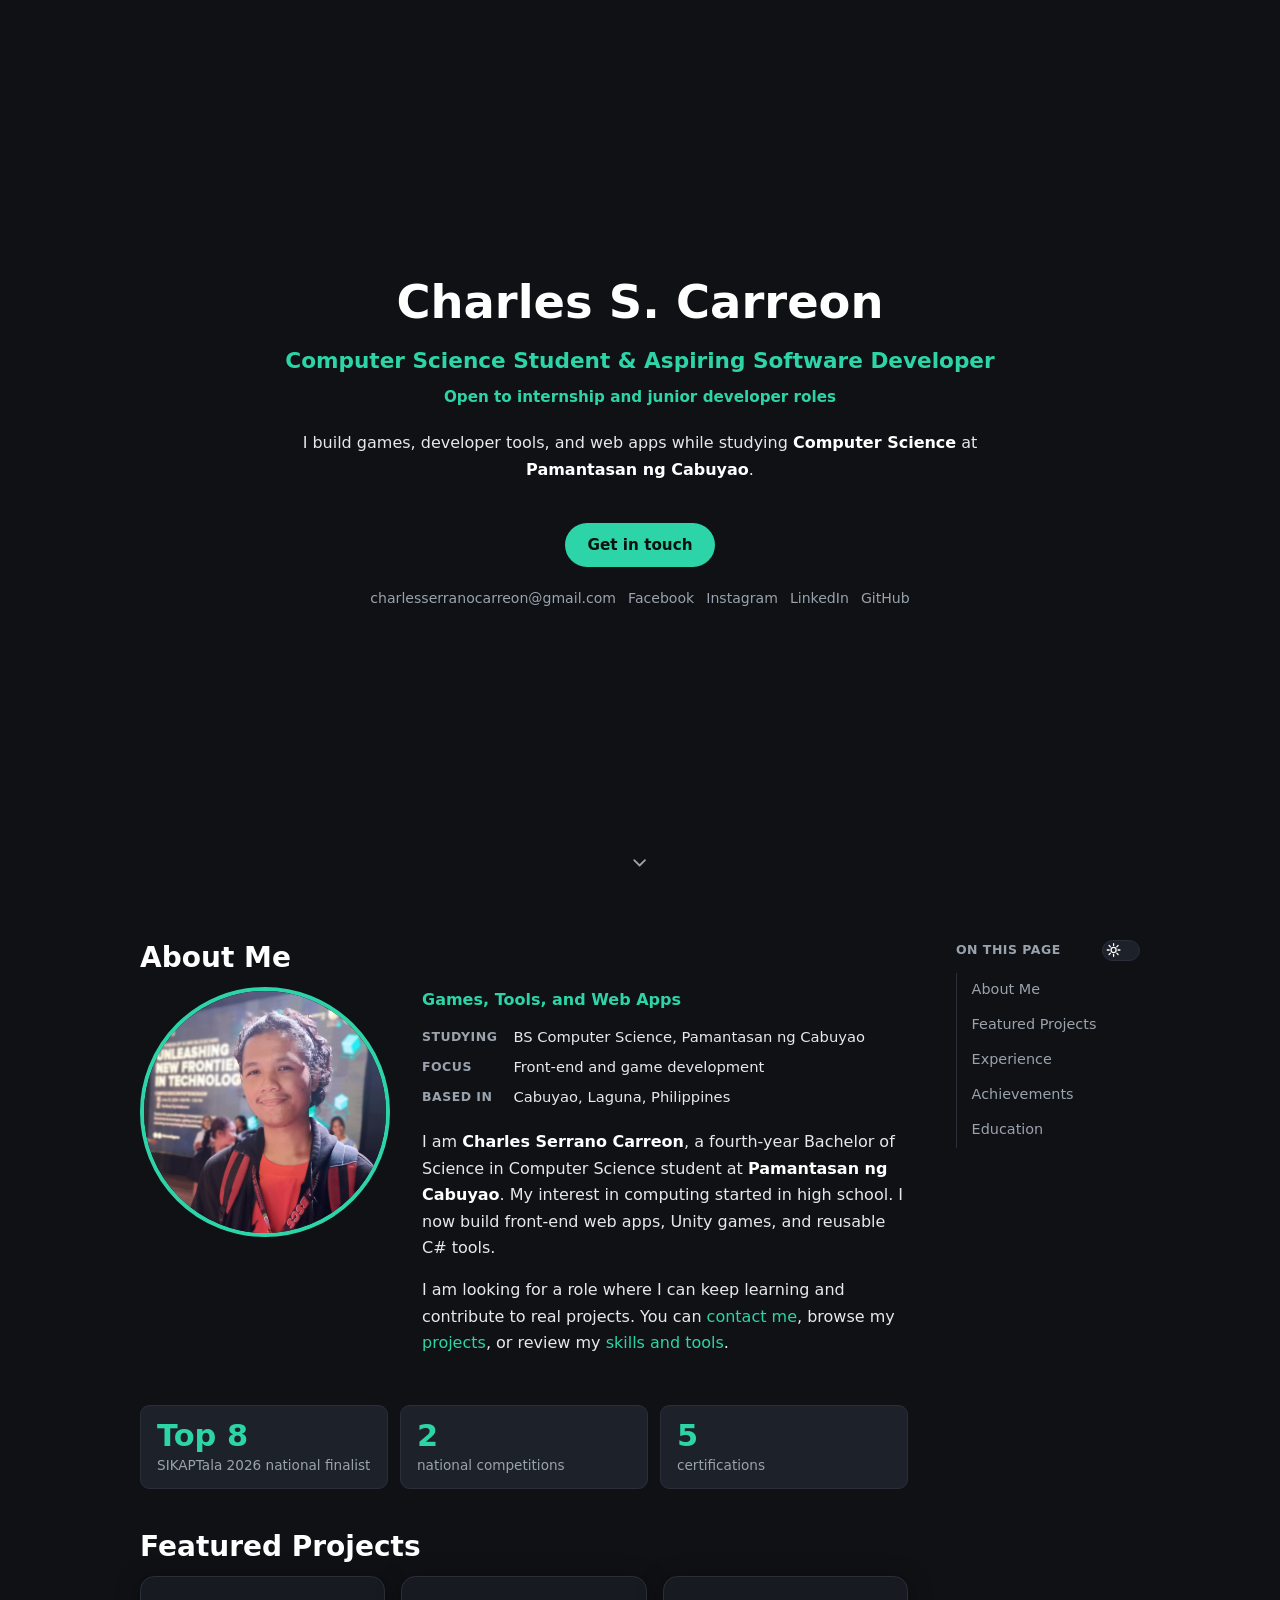
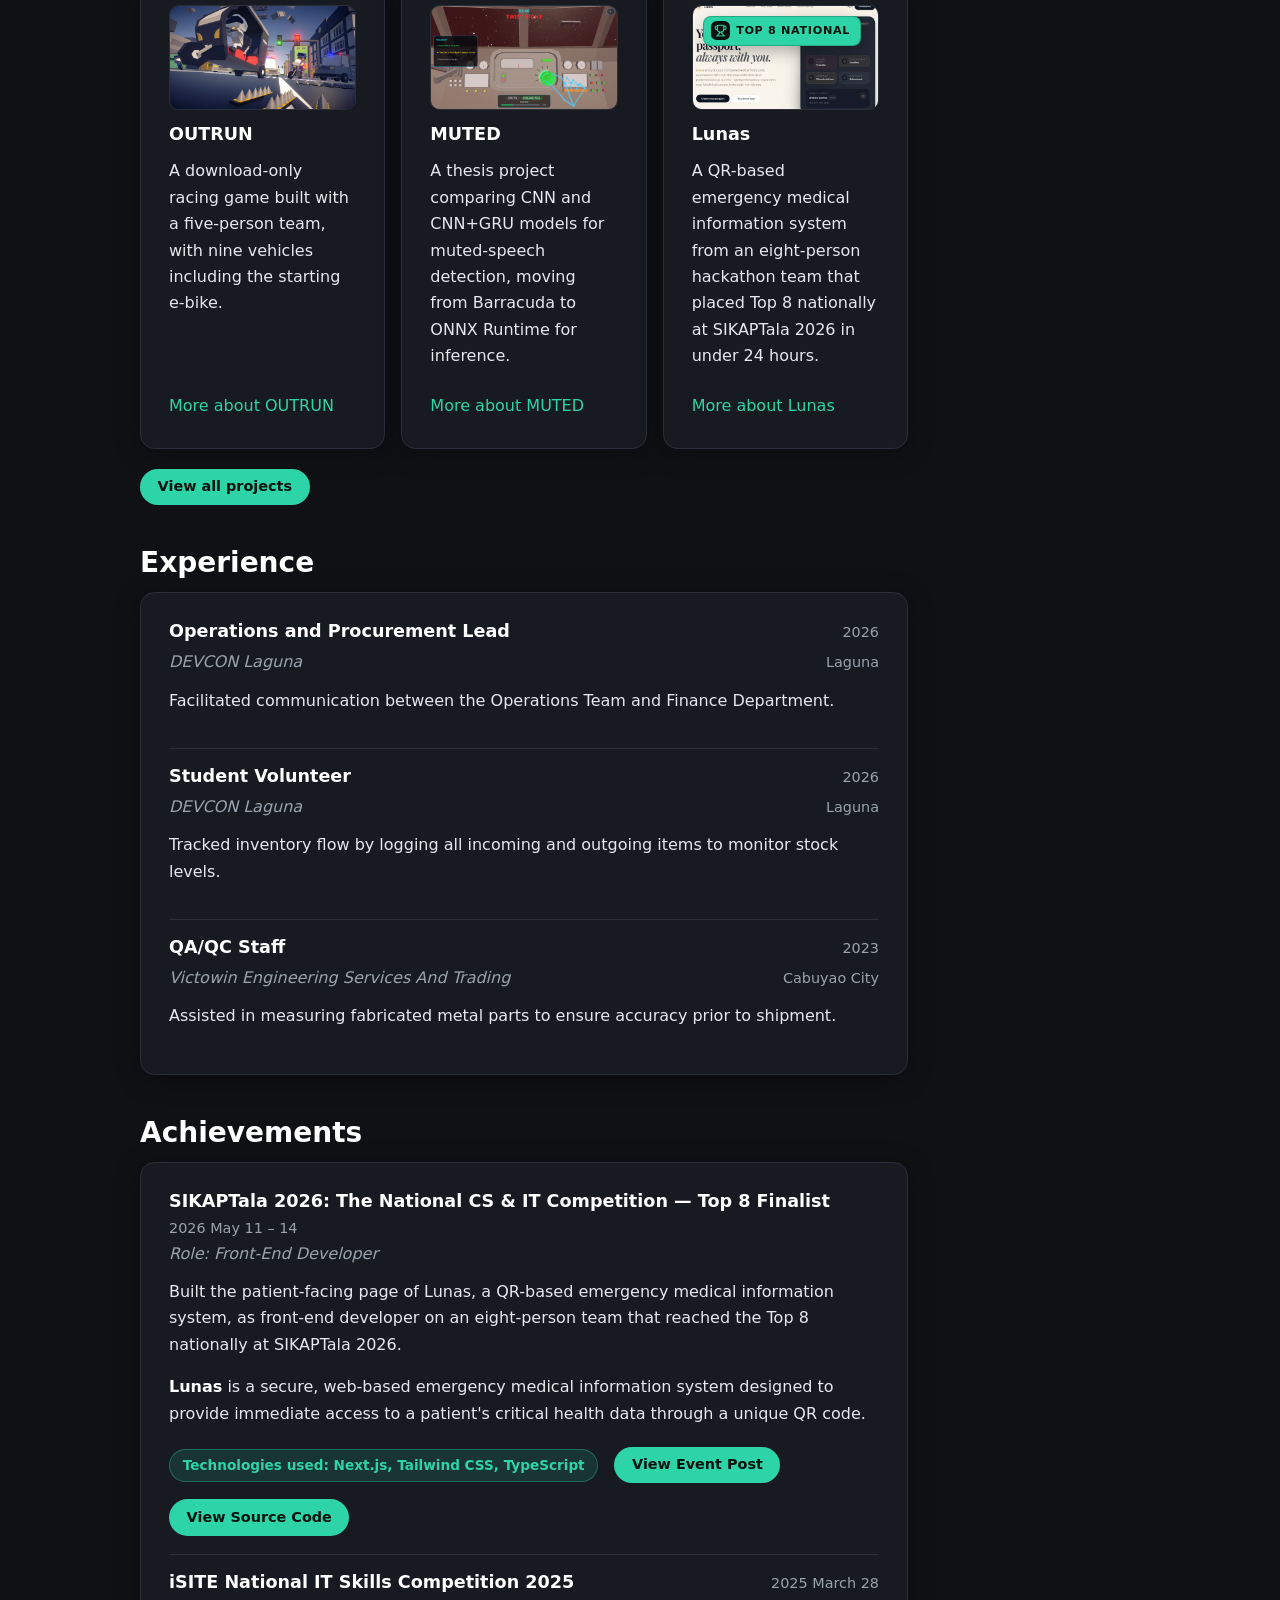
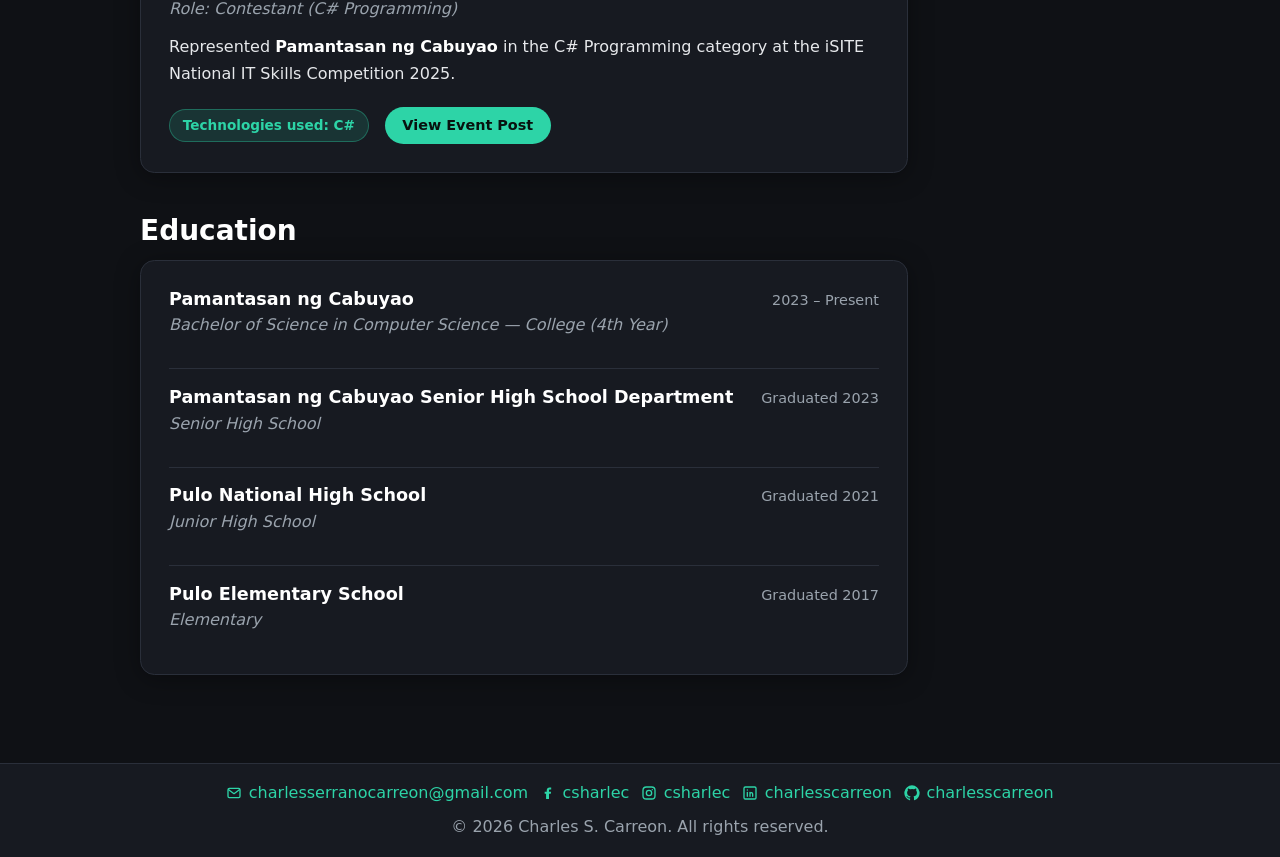
==== commit 13ba76ff: "feat: rework skills and certifications - Adds a cover hero, compact skills grid, and separate certif" ====
--- a/index.html
+++ b/index.html
@@ -239,7 +239,7 @@
                                 <span class="stat-row__label">national competitions</span>
                             </li>
                             <li>
-                                <span class="stat-row__num">3</span>
+                                <span class="stat-row__num">5</span>
                                 <span class="stat-row__label">certifications</span>
                             </li>
                         </ol>
@@ -290,7 +290,7 @@
                             <p class="featured-card__more"><a href="/projects#lunas-detail">More about Lunas</a></p>
                         </article>
                     </div>
-                    <p class="featured-more"><a class="btn" href="/projects">View all projects</a></p>
+                    <p class="featured-more"><a class="btn" href="/projects#projects-hero">View all projects</a></p>
                 </section>
 
                 <section id="experience" class="section">
--- a/styles.css
+++ b/styles.css
@@ -310,15 +310,23 @@
     /* 44px-tall touch targets for gallery controls and pill links */
     .gallery-nav button,
     .links a,
-    .btn {
+    .btn,
+    .project-dialog-close {
         display: inline-flex;
         align-items: center;
         justify-content: center;
         min-height: 2.75rem;
+        line-height: 1;
     }
 }
 
 html.home .theme-switch {
+    margin-left: 0;
+}
+
+html.projects .theme-switch,
+html.skills .theme-switch {
+    flex: 0 0 auto;
     margin-left: 0;
 }
 
@@ -363,6 +371,34 @@
     margin-bottom: 0;
 }
 
+.projects-head,
+.skills-head,
+.certs-head {
+    display: flex;
+    align-items: flex-start;
+    justify-content: space-between;
+    gap: 1rem 1.5rem;
+    margin-bottom: 1.5rem;
+}
+
+.projects-head__copy,
+.skills-head__copy,
+.certs-head__copy {
+    max-width: 46rem;
+}
+
+.projects-head h2,
+.skills-head h2,
+.certs-head h2 {
+    margin-top: 0;
+}
+
+.projects-head p,
+.skills-head p,
+.certs-head p {
+    margin-bottom: 0;
+}
+
 .featured-grid {
     display: grid;
     grid-template-columns: repeat(3, minmax(0, 1fr));
@@ -509,7 +545,7 @@
     }
 }
 
-/* ---------- Homepage hero: bare down chevron ---------- */
+/* ---------- Cover heroes: bare down chevron ---------- */
 
 .scroll-cue {
     position: absolute;
@@ -547,6 +583,43 @@
 @keyframes cue-bob {
     0%, 100% { transform: translate(-50%, 0); }
     50% { transform: translate(-50%, 0.35rem); }
+}
+
+.scroll-cue--back {
+    top: 50%;
+    left: clamp(0.5rem, 3vw, 1.5rem);
+    transform: translateY(-50%);
+    opacity: calc(1 - var(--hero-progress) * 4);
+}
+
+.scroll-cue__bob {
+    display: block;
+    line-height: 0;
+    animation: cue-sway 1.8s ease-in-out infinite;
+}
+
+.scroll-cue__label {
+    position: absolute;
+    top: 50%;
+    left: calc(100% + 0.35rem);
+    opacity: 0;
+    transform: translate(-0.5rem, -50%);
+    transition: opacity 160ms ease, transform 160ms ease;
+    font-size: 0.9rem;
+    font-weight: 600;
+    white-space: nowrap;
+    pointer-events: none;
+}
+
+.scroll-cue--back:hover .scroll-cue__label,
+.scroll-cue--back:focus-visible .scroll-cue__label {
+    opacity: 1;
+    transform: translate(0, -50%);
+}
+
+@keyframes cue-sway {
+    0%, 100% { transform: translateX(0); }
+    50% { transform: translateX(0.35rem); }
 }
 
 .contact {
@@ -803,8 +876,25 @@
 }
 
 .project {
+    display: flex;
+    flex-direction: column;
     padding: 1.1rem;
     border-radius: 0.75rem;
+    transition: transform 180ms ease;
+}
+
+html.dialog-capable .project {
+    cursor: pointer;
+}
+
+.project:focus-within {
+    transform: translateY(-0.25rem);
+}
+
+@media (hover: hover) and (pointer: fine) {
+    .project:hover {
+        transform: translateY(-0.25rem);
+    }
 }
 
 .project h2 {
@@ -1160,6 +1250,11 @@
     margin: 1.25rem 0 0;
 }
 
+.project .links {
+    margin-top: auto;
+    padding-top: 1.25rem;
+}
+
 .links a,
 .btn {
     display: inline-block;
@@ -1220,8 +1315,28 @@
 
 /* ---------- Skills ---------- */
 
+.skills-grid {
+    display: grid;
+    grid-template-columns: 1fr;
+    gap: 0.85rem;
+    margin-bottom: 2.5rem;
+}
+
+@media (min-width: 760px) {
+    .skills-grid {
+        grid-template-columns: repeat(2, minmax(0, 1fr));
+    }
+}
+
 .skill-category {
+    padding: 1rem;
+    border-radius: 0.75rem;
     box-shadow: var(--shadow);
+}
+
+.skill-category h2 {
+    margin: 0 0 0.6rem;
+    font-size: 1.05rem;
 }
 
 .skill-list {
@@ -1235,8 +1350,9 @@
     flex-wrap: wrap;
     justify-content: space-between;
     align-items: center;
-    gap: 0.25rem 1rem;
-    padding: 0.6rem 0;
+    gap: 0.15rem 0.75rem;
+    padding: 0.4rem 0;
+    line-height: 1.35;
     border-bottom: 1px solid var(--border);
 }
 
@@ -1245,6 +1361,7 @@
 }
 
 .skill-name {
+    font-size: 0.95rem;
     font-weight: 600;
     color: var(--text-strong);
 }
@@ -1254,9 +1371,10 @@
     color: var(--accent);
     border: 1px solid color-mix(in srgb, var(--accent) 35%, transparent);
     border-radius: 999px;
-    padding: 0.18rem 0.7rem;
-    font-size: 0.8rem;
+    padding: 0.12rem 0.55rem;
+    font-size: 0.75rem;
     font-weight: 600;
+    line-height: 1.2;
 }
 
 .skill-level--familiar {
@@ -1277,21 +1395,112 @@
     color: var(--advanced-text);
 }
 
-/* Certifications reuse the skill row shape: title and issuer on the left, the
-   scan link on the right. The issuer sits under the title so long names do not
-   push the link off the row. */
-.cert-name {
+/* ---------- Certifications ---------- */
+
+.cert-grid {
+    display: grid;
+    grid-template-columns: 1fr;
+    gap: 1rem;
+    margin-bottom: 2.5rem;
+}
+
+@media (min-width: 620px) {
+    .cert-grid {
+        grid-template-columns: repeat(2, minmax(0, 1fr));
+    }
+}
+
+@media (min-width: 960px) {
+    .cert-grid {
+        grid-template-columns: repeat(3, minmax(0, 1fr));
+    }
+}
+
+.cert-card {
     display: flex;
     flex-direction: column;
-    gap: 0.1rem;
-    font-weight: 600;
-    color: var(--text-strong);
+    padding: 0.9rem;
+    border-radius: 0.75rem;
+    background-color: var(--surface-2);
+    border-color: color-mix(in srgb, var(--accent) 28%, var(--border));
+}
+
+.cert-thumb-wrap {
+    display: flex;
+    align-items: center;
+    justify-content: center;
+    height: 8rem;
+    padding: 0.35rem;
+    overflow: hidden;
+    border-radius: 0.5rem;
+    background-color: var(--surface);
+}
+
+.cert-thumb {
+    display: block;
+    width: 100%;
+    height: 100%;
+    object-fit: cover;
+    object-position: center top;
+}
+
+.cert-card h3 {
+    margin: 0.85rem 0 0.15rem;
+    font-size: 1rem;
+    line-height: 1.35;
 }
 
 .cert-issuer {
-    font-weight: 400;
+    margin: 0;
     font-size: 0.85rem;
     color: var(--muted);
+}
+
+.cert-card__footer {
+    margin-top: auto;
+    padding-top: 0.65rem;
+}
+
+.cert-tags {
+    display: flex;
+    flex-wrap: wrap;
+    gap: 0.35rem;
+}
+
+.cert-tag {
+    background-color: var(--surface-2);
+    color: var(--muted);
+    border: 1px solid var(--border);
+    border-radius: 999px;
+    padding: 0.12rem 0.55rem;
+    font-size: 0.75rem;
+    font-weight: 600;
+    line-height: 1.2;
+}
+
+.cert-more {
+    margin: 0;
+    padding-top: 0.85rem;
+}
+
+.cert-more a {
+    display: inline-flex;
+    align-items: center;
+    justify-content: center;
+    background-color: var(--accent);
+    color: var(--accent-contrast);
+    border: 1px solid transparent;
+    border-radius: 999px;
+    padding: 0.35rem 0.9rem;
+    font-size: 0.85rem;
+    font-weight: 600;
+    text-decoration: none;
+}
+
+.cert-more a:hover {
+    background-color: var(--accent-strong);
+    color: var(--accent-contrast);
+    border-color: transparent;
 }
 
 /* ---------- Footer ---------- */
@@ -1451,6 +1660,12 @@
         margin-right: auto;
     }
 
+    .scroll-cue--back {
+        top: 1rem;
+        left: 0.5rem;
+        transform: none;
+    }
+
     .contact {
         flex-direction: column;
         row-gap: 0.35rem;
@@ -1587,6 +1802,11 @@
     *::after {
         transition: none !important;
         animation: none !important;
+    }
+
+    .project:hover,
+    .project:focus-within {
+        transform: none;
     }
 }
 
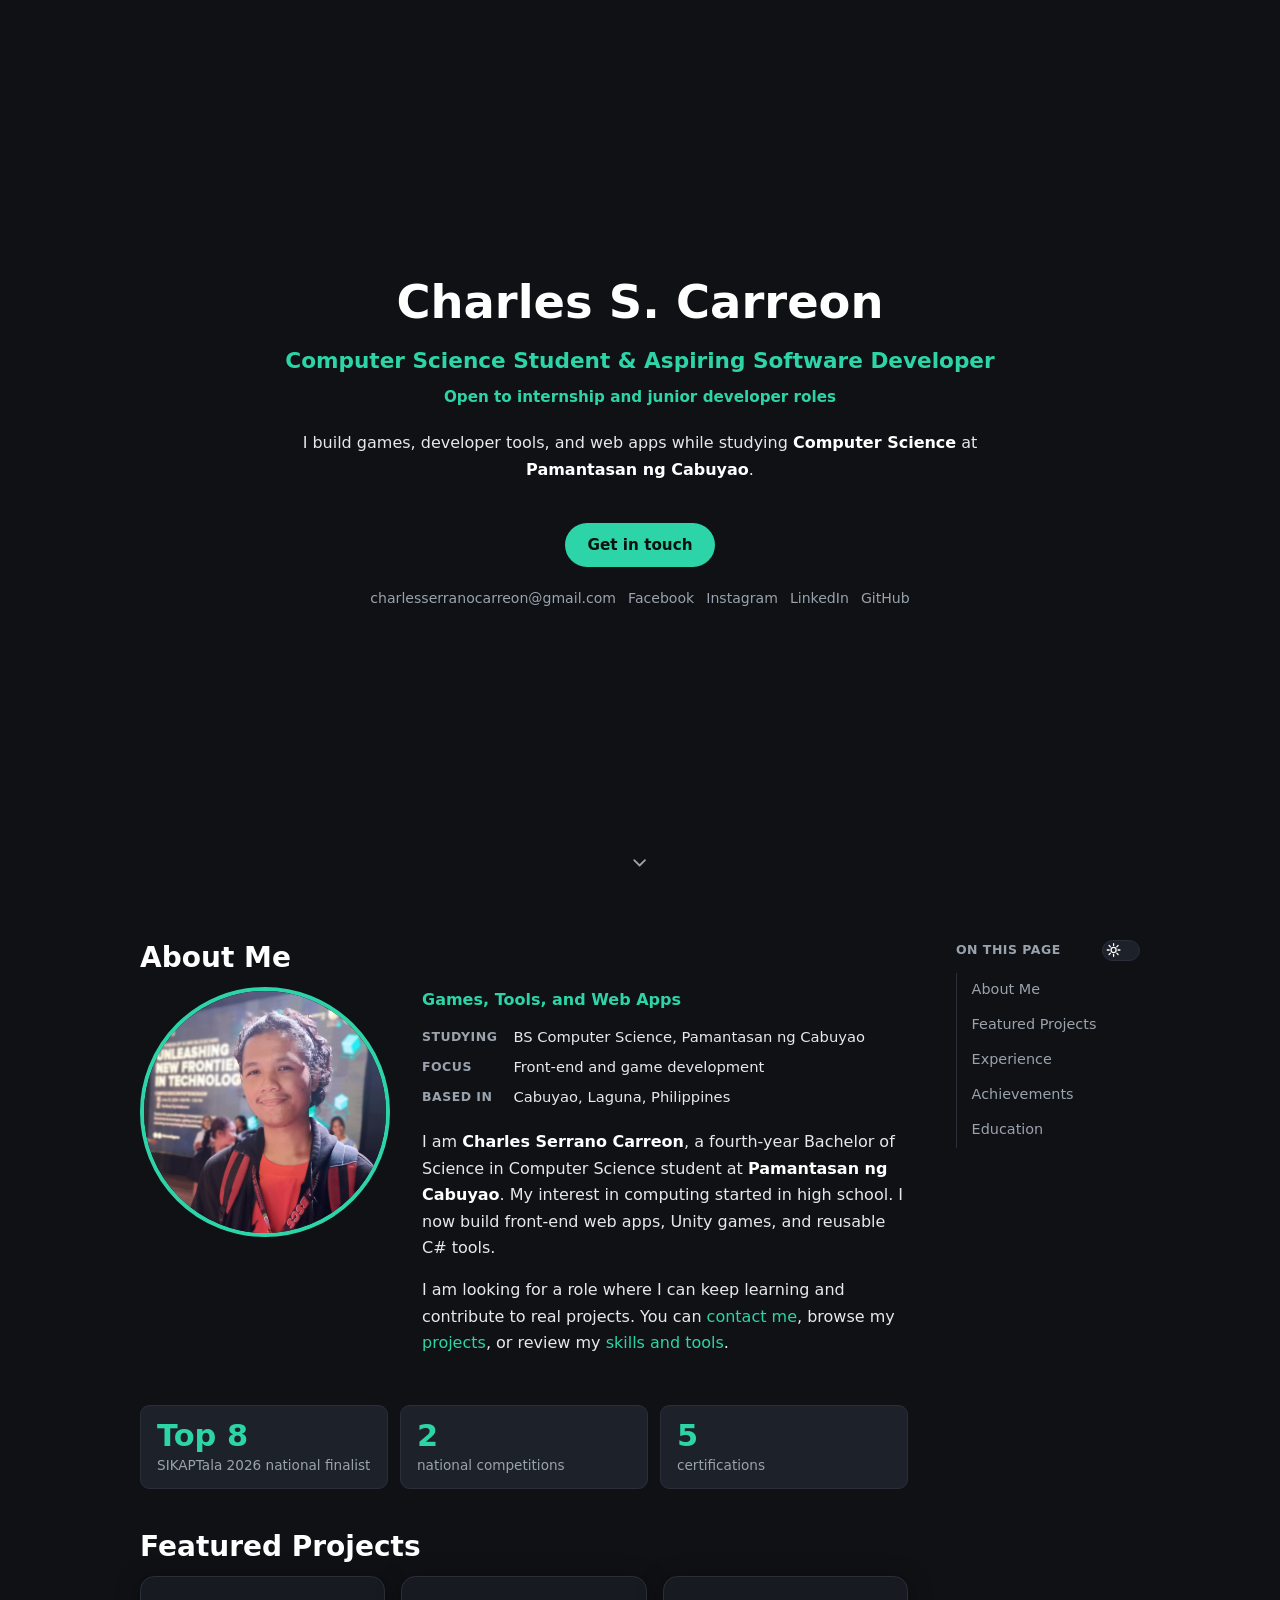
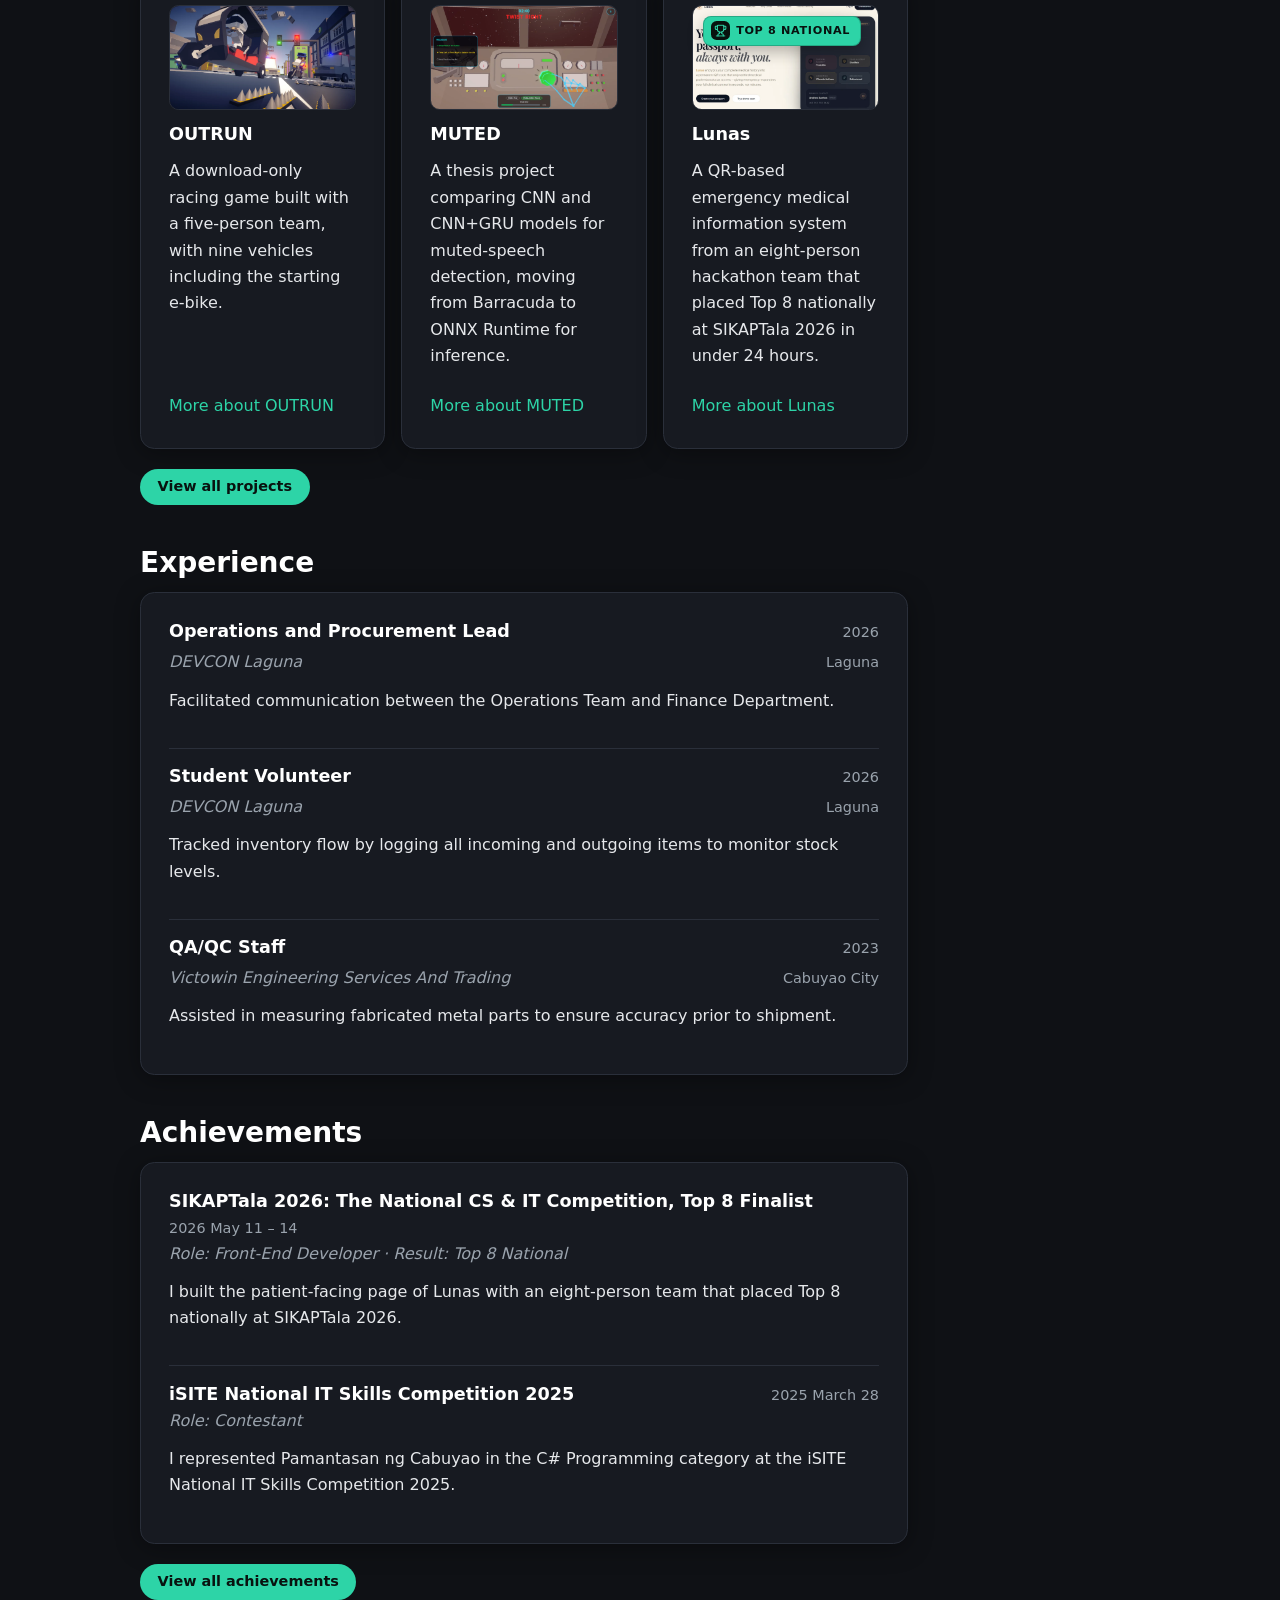
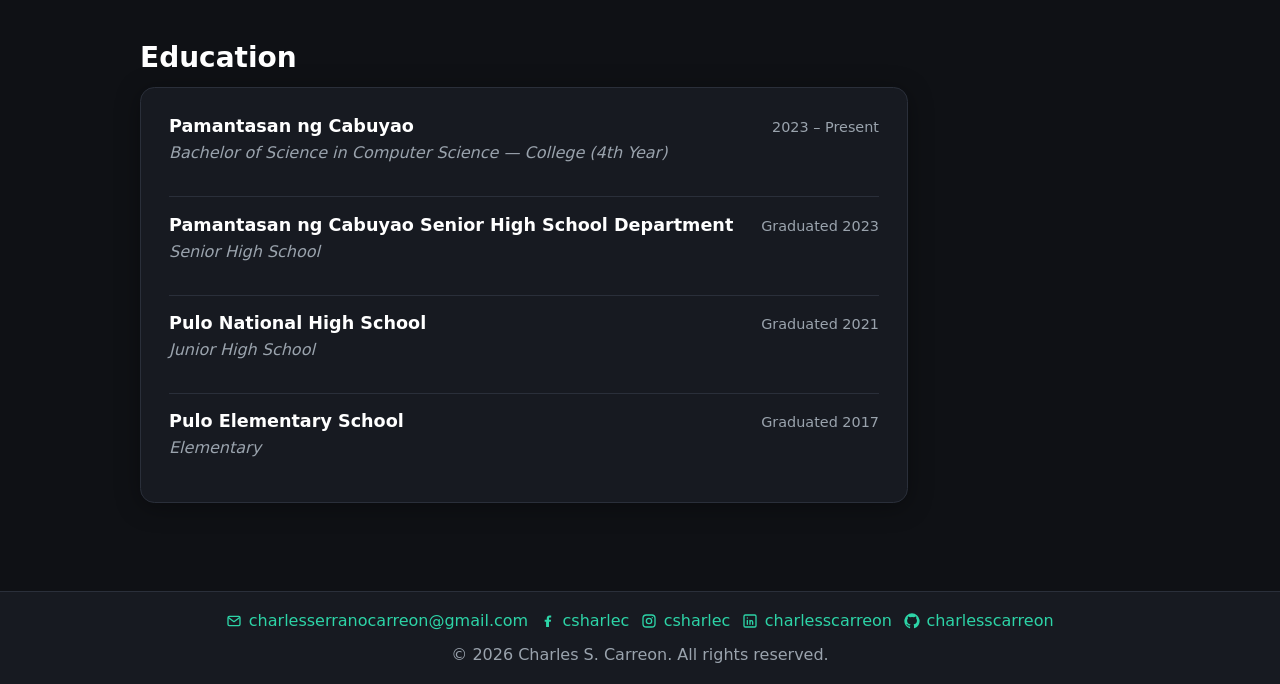
==== commit 214dbb87: "feat: add achievements page - Add a fourth page with a cover hero, two achievement cards, More dialo" ====
--- a/index.html
+++ b/index.html
@@ -71,8 +71,8 @@
         "image": "https://charlescarreon.vercel.app/images/charles-portrait.png",
         "jobTitle": "Computer Science Student",
         "award": [
-            "SIKAPTala 2026: The National CS & IT Competition — Top 8 Finalist, Front-End Developer",
-            "iSITE National IT Skills Competition 2025 — C# Programming Contestant"
+            "SIKAPTala 2026: The National CS & IT Competition, Top 8 Finalist, Front-End Developer",
+            "iSITE National IT Skills Competition 2025, Contestant, C# Programming category"
         ],
         "hasOccupation": [
             {
@@ -341,26 +341,13 @@
                         <ol class="entry-list">
                             <li>
                                 <div class="entry-head">
-                                    <h3>SIKAPTala 2026: The National CS & IT Competition — Top 8 Finalist</h3>
+                                    <h3>SIKAPTala 2026: The National CS &amp; IT Competition, Top 8 Finalist</h3>
                                     <time datetime="2026-05-11">2026 May 11 – 14</time>
                                 </div>
-                                <p class="subtitle">Role: Front-End Developer</p>
+                                <p class="subtitle">Role: Front-End Developer · Result: Top 8 National</p>
                                 <p>
-                                    Built the patient-facing page of Lunas, a QR-based emergency medical information system,
-                                    as front-end developer on an eight-person team that reached the Top 8 nationally at
-                                    SIKAPTala 2026.
-                                </p>
-                                <p>
-                                    <strong>Lunas</strong> is a secure, web-based emergency medical information system designed
-                                    to provide immediate access to a patient's critical health data through a unique QR code.
-                                </p>
-                                <p class="tech-row">
-                                    <span class="badge">Technologies used: Next.js, Tailwind CSS, TypeScript</span>
-                                    <a class="btn"
-                                        href="https://www.facebook.com/SIKAPTala/posts/pfbid02v3QJjzvHVYZaAPJszwWsJmQwcrUXYzkJKihYq5axpNrQGYe5wY9eDfQP89V4PN9sl"
-                                        target="_blank" rel="noreferrer">View Event Post</a>
-                                    <a class="btn" href="https://github.com/razielsevilla/Lunas" target="_blank"
-                                        rel="noreferrer">View Source Code</a>
+                                    I built the patient-facing page of Lunas with an eight-person team that placed Top 8
+                                    nationally at SIKAPTala 2026.
                                 </p>
                             </li>
                             <li>
@@ -368,20 +355,15 @@
                                     <h3>iSITE National IT Skills Competition 2025</h3>
                                     <time datetime="2025-03-28">2025 March 28</time>
                                 </div>
-                                <p class="subtitle">Role: Contestant (C# Programming)</p>
+                                <p class="subtitle">Role: Contestant</p>
                                 <p>
-                                    Represented <strong>Pamantasan ng Cabuyao</strong> in the C# Programming category at the
-                                    iSITE National IT Skills Competition 2025.
-                                </p>
-                                <p class="tech-row">
-                                    <span class="badge">Technologies used: C#</span>
-                                    <a class="btn"
-                                        href="https://www.facebook.com/photo?fbid=639672425702343&amp;set=pcb.639672645702321"
-                                        target="_blank" rel="noreferrer">View Event Post</a>
+                                    I represented Pamantasan ng Cabuyao in the C# Programming category at the iSITE
+                                    National IT Skills Competition 2025.
                                 </p>
                             </li>
                         </ol>
                     </div>
+                    <p class="featured-more"><a class="btn" href="/achievements#achievements-hero">View all achievements</a></p>
                 </section>
 
                 <section id="education" class="section">
--- a/styles.css
+++ b/styles.css
@@ -325,7 +325,8 @@
 }
 
 html.projects .theme-switch,
-html.skills .theme-switch {
+html.skills .theme-switch,
+html.achievements .theme-switch {
     flex: 0 0 auto;
     margin-left: 0;
 }
@@ -373,7 +374,8 @@
 
 .projects-head,
 .skills-head,
-.certs-head {
+.certs-head,
+.achievements-head {
     display: flex;
     align-items: flex-start;
     justify-content: space-between;
@@ -383,19 +385,22 @@
 
 .projects-head__copy,
 .skills-head__copy,
-.certs-head__copy {
+.certs-head__copy,
+.achievements-head__copy {
     max-width: 46rem;
 }
 
 .projects-head h2,
 .skills-head h2,
-.certs-head h2 {
+.certs-head h2,
+.achievements-head h2 {
     margin-top: 0;
 }
 
 .projects-head p,
 .skills-head p,
-.certs-head p {
+.certs-head p,
+.achievements-head p {
     margin-bottom: 0;
 }
 
@@ -973,6 +978,12 @@
     background-color: var(--surface-2);
 }
 
+/* Achievement lead images use a figure so the shared image class can be reused.
+   Reset the UA figure margin to match the plain project card images. */
+.project > figure.project-thumb-wrap {
+    margin: 0 0 0.9rem;
+}
+
 /* Topic chips: plain text rather than links, so they add searchable words
    without adding a second set of destinations to the panel. */
 .tags {
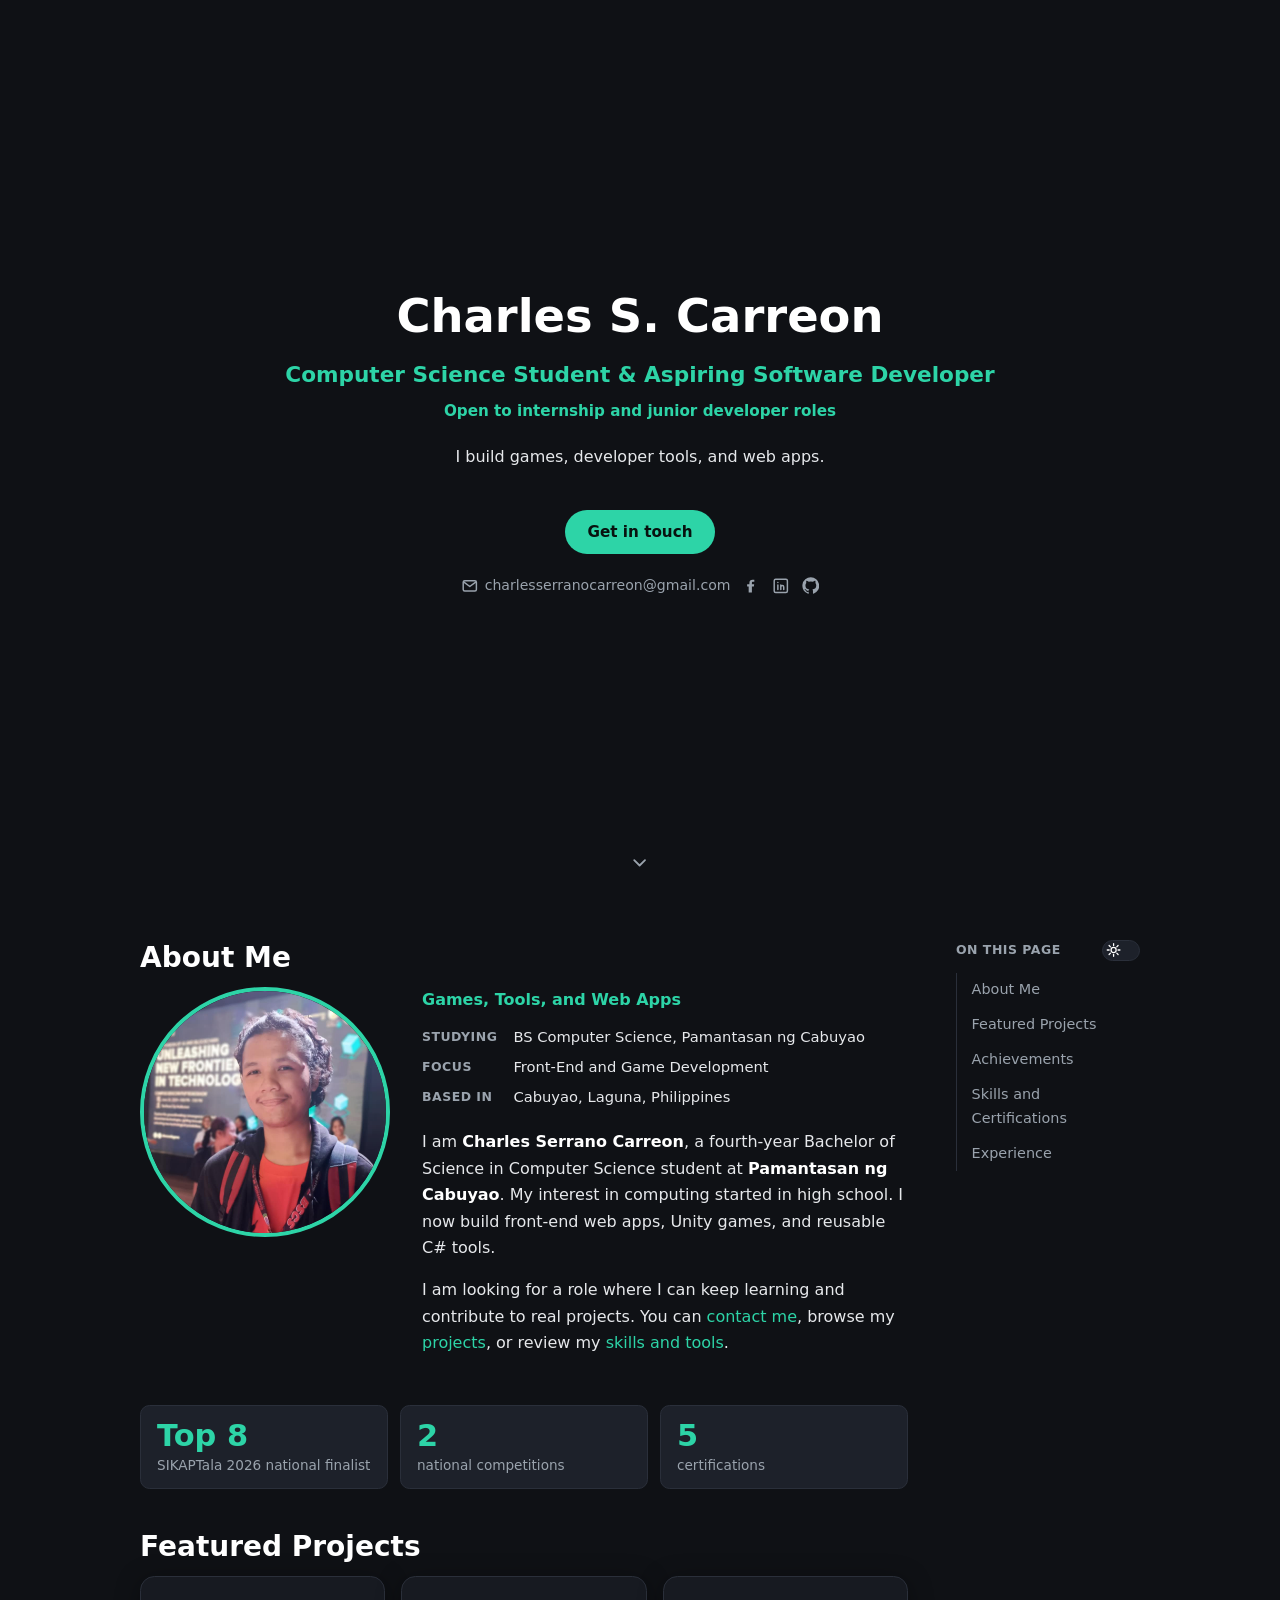
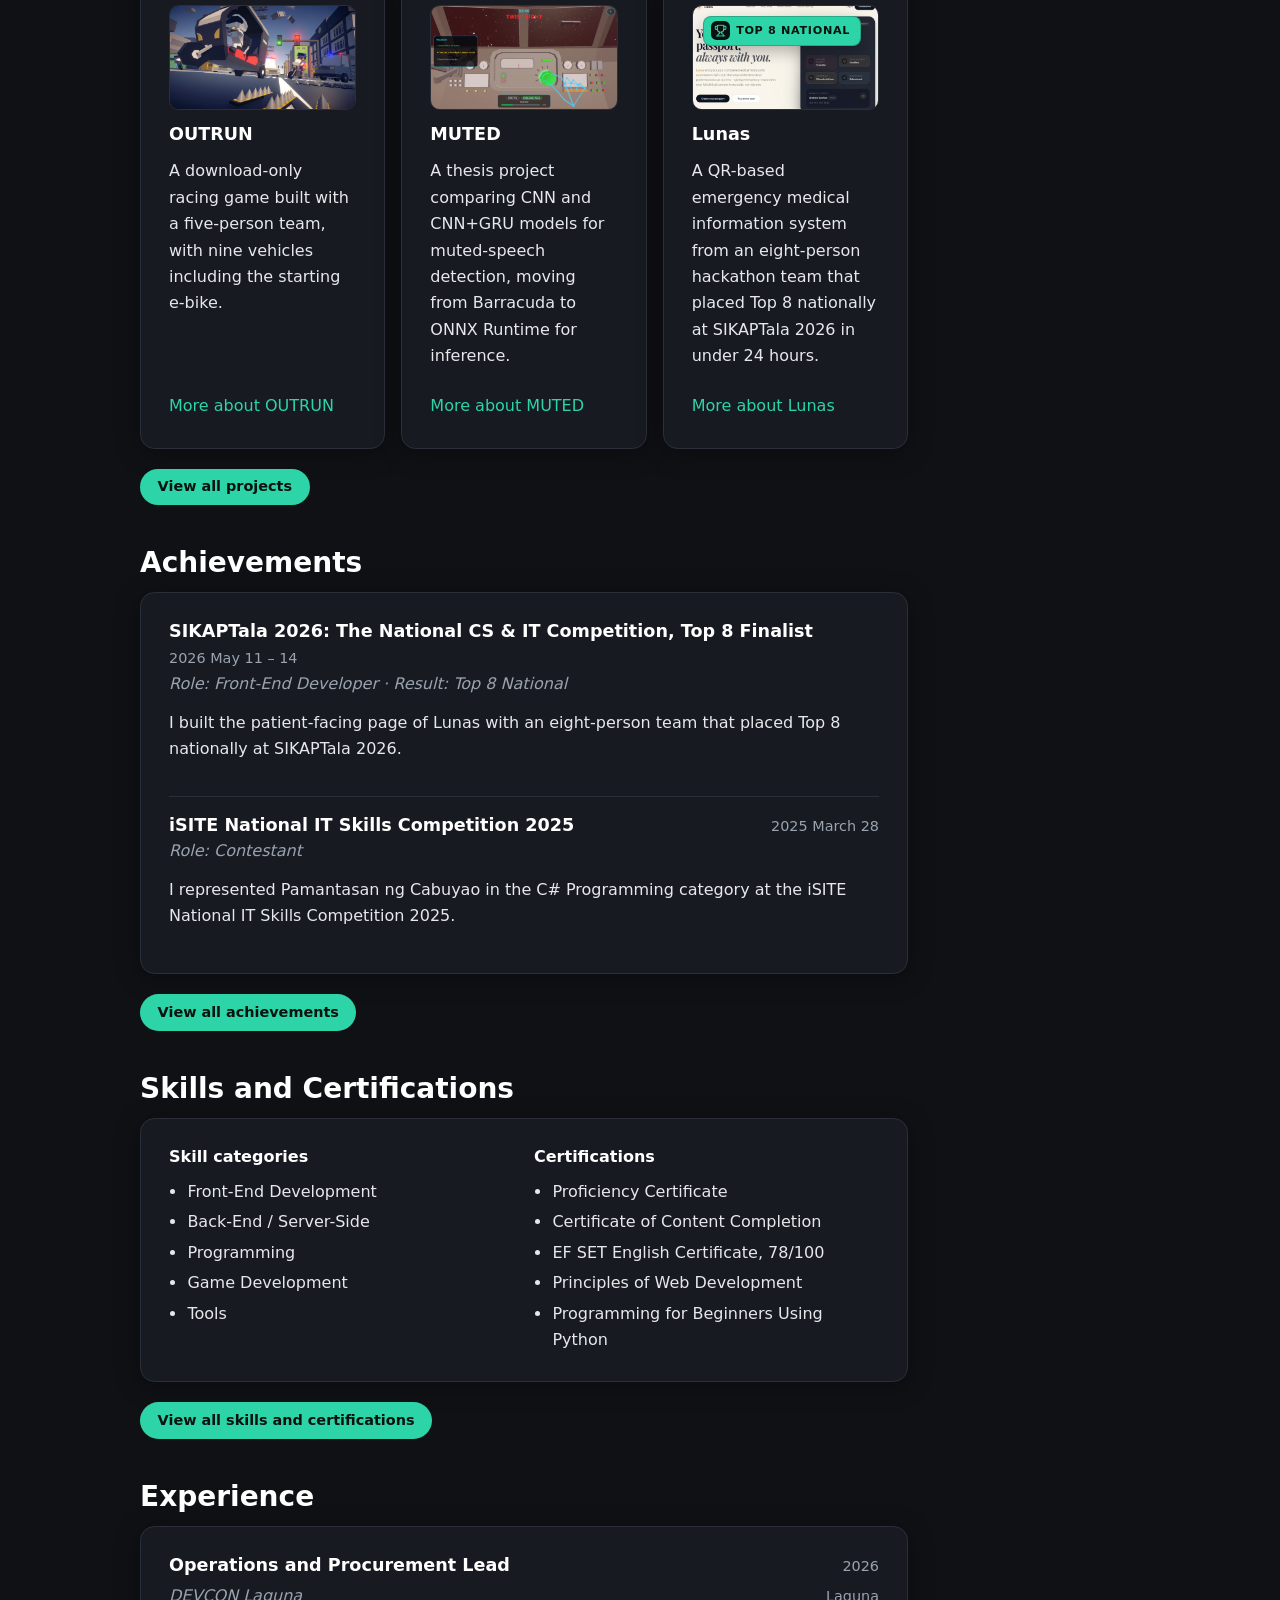
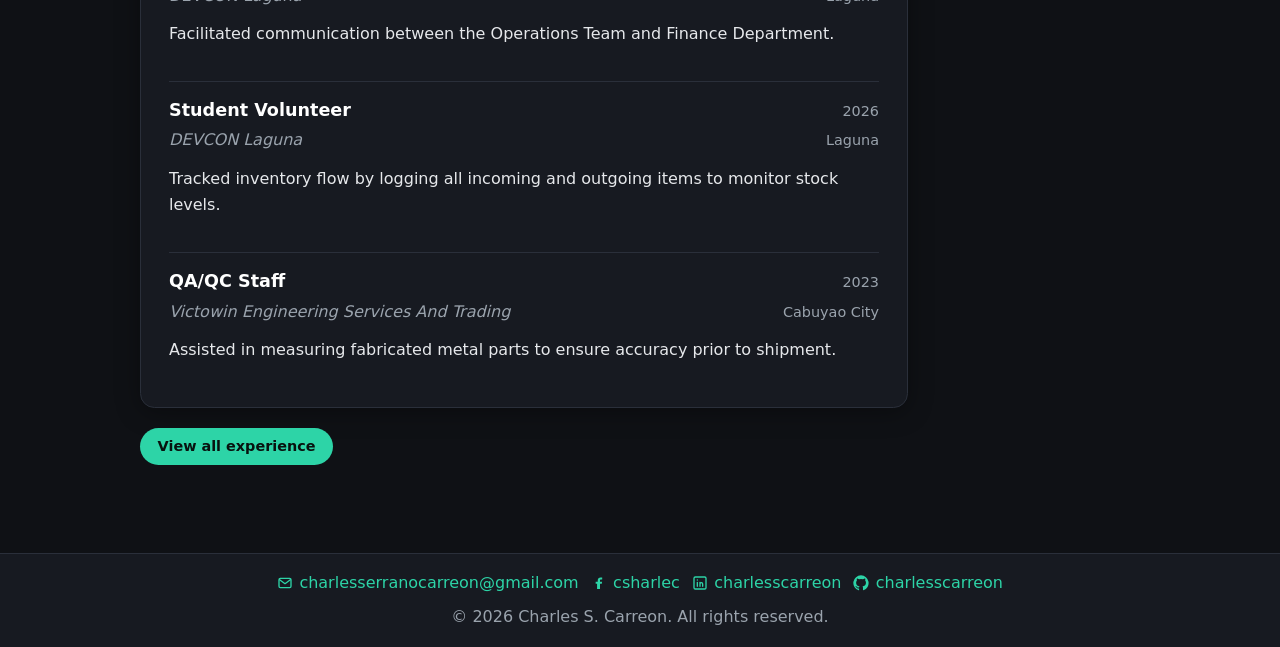
==== commit db8c8f86: "feat: rework homepage and add experience page - add an Experience page with roles and Education move" ====
--- a/index.html
+++ b/index.html
@@ -6,7 +6,7 @@
     <meta name="viewport" content="width=device-width, initial-scale=1">
     <title>Charles S. Carreon | Computer Science Student &amp; Software Developer</title>
     <meta name="description"
-        content="Charles Serrano Carreon is a 4th year Bachelor of Science in Computer Science student at Pamantasan ng Cabuyao, Cabuyao, Philippines. Aspiring software developer and creator of games and developer tools. Portfolio of projects, experience, education, and skills.">
+        content="Charles Serrano Carreon is a 4th year Bachelor of Science in Computer Science student at Pamantasan ng Cabuyao, Cabuyao, Philippines. Aspiring software developer and creator of games and developer tools. Portfolio of projects, achievements, skills, and experience.">
     <meta name="author" content="Charles S. Carreon">
     <meta name="robots" content="index, follow">
     <meta name="theme-color" content="#0f1115">
@@ -39,7 +39,7 @@
     <meta property="og:type" content="profile">
     <meta property="og:title" content="Charles S. Carreon | Computer Science Student &amp; Software Developer">
     <meta property="og:description"
-        content="Portfolio of Charles Serrano Carreon: 4th year BS Computer Science student at Pamantasan ng Cabuyao, Philippines. Projects, experience, education, and skills.">
+        content="Portfolio of Charles Serrano Carreon: 4th year BS Computer Science student at Pamantasan ng Cabuyao, Philippines. Projects, achievements, skills, and experience.">
     <meta property="og:url" content="https://charlescarreon.vercel.app/">
     <meta property="og:image" content="https://charlescarreon.vercel.app/images/charles-portrait.png">
     <meta property="og:locale" content="en_PH">
@@ -51,7 +51,7 @@
     <meta name="twitter:card" content="summary">
     <meta name="twitter:title" content="Charles S. Carreon | Computer Science Student &amp; Software Developer">
     <meta name="twitter:description"
-        content="4th year BS Computer Science student at Pamantasan ng Cabuyao, Philippines. Projects, experience, education, and skills.">
+        content="4th year BS Computer Science student at Pamantasan ng Cabuyao, Philippines. Projects, achievements, skills, and experience.">
     <meta name="twitter:image" content="https://charlescarreon.vercel.app/images/charles-portrait.png">
 
     <!-- Structured data for search engines and AI assistants -->
@@ -159,7 +159,6 @@
         ],
         "sameAs": [
             "https://www.facebook.com/csharlec/",
-            "https://www.instagram.com/csharlec/",
             "https://www.linkedin.com/in/charlesscarreon/",
             "https://github.com/charlesscarreon",
             "https://g.dev/CharlesCarreon"
@@ -175,20 +174,41 @@
         <h1>Charles S. Carreon</h1>
         <p class="tagline">Computer Science Student &amp; Aspiring Software Developer</p>
         <p class="hero-availability">Open to internship and junior developer roles</p>
-        <p>
-            I build games, developer tools, and web apps while studying
-            <strong>Computer Science</strong> at <strong>Pamantasan ng Cabuyao</strong>.
-        </p>
+        <p>I build games, developer tools, and web apps.</p>
         <p class="hero-cta">
-            <a class="btn btn--lg"
+            <a class="btn btn--lg" data-contact-open
                 href="mailto:charlesserranocarreon+portfolio@gmail.com?subject=Portfolio%20inquiry&amp;body=Hi%20Charles%2C%0D%0A%0D%0A">Get in touch</a>
         </p>
-        <p class="contact">
-            <a href="mailto:charlesserranocarreon@gmail.com">charlesserranocarreon@gmail.com</a>
-            <a href="https://www.facebook.com/csharlec" target="_blank" rel="noreferrer">Facebook</a>
-            <a href="https://www.instagram.com/csharlec" target="_blank" rel="noreferrer">Instagram</a>
-            <a href="https://www.linkedin.com/in/charlesscarreon/" target="_blank" rel="noreferrer">LinkedIn</a>
-            <a href="https://github.com/charlesscarreon" target="_blank" rel="noreferrer">GitHub</a>
+        <p class="contact" aria-label="Contact links">
+            <a href="mailto:charlesserranocarreon@gmail.com">
+                <svg viewBox="0 0 24 24" aria-hidden="true" focusable="false">
+                    <rect x="3" y="5" width="18" height="14" rx="2" fill="none" stroke="currentColor"
+                        stroke-width="2"/>
+                    <path d="M4 7l8 6 8-6" fill="none" stroke="currentColor" stroke-width="2"
+                        stroke-linecap="round" stroke-linejoin="round"/>
+                </svg>
+                <span>charlesserranocarreon@gmail.com</span>
+            </a>
+            <a href="https://www.facebook.com/csharlec" target="_blank" rel="noreferrer" aria-label="Facebook">
+                <svg viewBox="0 0 24 24" aria-hidden="true" focusable="false">
+                    <path fill="currentColor"
+                        d="M13.5 21v-8h2.7l.4-3h-3.1V8.1c0-.9.3-1.5 1.6-1.5h1.7V3.9c-.3 0-1.3-.1-2.5-.1-2.5 0-4.2 1.5-4.2 4.3V10H7v3h2.1v8h4.4z"/>
+                </svg>
+            </a>
+            <a href="https://www.linkedin.com/in/charlesscarreon/" target="_blank" rel="noreferrer" aria-label="LinkedIn">
+                <svg viewBox="0 0 24 24" aria-hidden="true" focusable="false">
+                    <rect x="3" y="3" width="18" height="18" rx="2" fill="none" stroke="currentColor"
+                        stroke-width="2"/>
+                    <path d="M8 11v6M8 7.5v.01M12 17v-6M12 13.5a2 2 0 0 1 4 0V17" fill="none"
+                        stroke="currentColor" stroke-width="2" stroke-linecap="round"/>
+                </svg>
+            </a>
+            <a href="https://github.com/charlesscarreon" target="_blank" rel="noreferrer" aria-label="GitHub">
+                <svg viewBox="0 0 24 24" aria-hidden="true" focusable="false">
+                    <path fill="currentColor"
+                        d="M12 .5a11.5 11.5 0 0 0-3.64 22.41c.58.11.79-.25.79-.56v-2.2c-3.2.7-3.88-1.36-3.88-1.36-.53-1.34-1.29-1.7-1.29-1.7-1.05-.72.08-.7.08-.7 1.16.08 1.77 1.19 1.77 1.19 1.03 1.77 2.7 1.26 3.36.96.1-.75.4-1.26.73-1.55-2.55-.29-5.23-1.28-5.23-5.67 0-1.25.45-2.28 1.19-3.08-.12-.29-.52-1.46.11-3.04 0 0 .97-.31 3.18 1.18a11 11 0 0 1 5.79 0c2.2-1.49 3.17-1.18 3.17-1.18.63 1.58.23 2.75.12 3.04.74.8 1.18 1.83 1.18 3.08 0 4.4-2.69 5.37-5.25 5.66.41.36.78 1.06.78 2.14v3.17c0 .31.21.67.8.56A11.5 11.5 0 0 0 12 .5z"/>
+                </svg>
+            </a>
         </p>
         <a class="scroll-cue scroll-cue--down" href="#about" aria-label="Scroll to about me">
             <svg viewBox="0 0 24 24" aria-hidden="true" focusable="false">
@@ -214,7 +234,7 @@
                                 <dt>Studying</dt>
                                 <dd>BS Computer Science, Pamantasan ng Cabuyao</dd>
                                 <dt>Focus</dt>
-                                <dd>Front-end and game development</dd>
+                                <dd>Front-End and Game Development</dd>
                                 <dt>Based in</dt>
                                 <dd>Cabuyao, Laguna, Philippines</dd>
                             </dl>
@@ -293,6 +313,66 @@
                     <p class="featured-more"><a class="btn" href="/projects#projects-hero">View all projects</a></p>
                 </section>
 
+                <section id="achievements" class="section">
+                    <h2>Achievements</h2>
+                    <div class="card">
+                        <ol class="entry-list">
+                            <li>
+                                <div class="entry-head">
+                                    <h3>SIKAPTala 2026: The National CS &amp; IT Competition, Top 8 Finalist</h3>
+                                    <time datetime="2026-05-11">2026 May 11 – 14</time>
+                                </div>
+                                <p class="subtitle">Role: Front-End Developer · Result: Top 8 National</p>
+                                <p>
+                                    I built the patient-facing page of Lunas with an eight-person team that placed Top 8
+                                    nationally at SIKAPTala 2026.
+                                </p>
+                            </li>
+                            <li>
+                                <div class="entry-head">
+                                    <h3>iSITE National IT Skills Competition 2025</h3>
+                                    <time datetime="2025-03-28">2025 March 28</time>
+                                </div>
+                                <p class="subtitle">Role: Contestant</p>
+                                <p>
+                                    I represented Pamantasan ng Cabuyao in the C# Programming category at the iSITE
+                                    National IT Skills Competition 2025.
+                                </p>
+                            </li>
+                        </ol>
+                    </div>
+                    <p class="featured-more"><a class="btn" href="/achievements#achievements-hero">View all achievements</a></p>
+                </section>
+
+                <section id="skills" class="section">
+                    <h2>Skills and Certifications</h2>
+                    <div class="card summary-card">
+                        <div class="summary-grid">
+                            <div>
+                                <h3>Skill categories</h3>
+                                <ul class="summary-list">
+                                    <li>Front-End Development</li>
+                                    <li>Back-End / Server-Side</li>
+                                    <li>Programming</li>
+                                    <li>Game Development</li>
+                                    <li>Tools</li>
+                                </ul>
+                            </div>
+                            <div>
+                                <h3>Certifications</h3>
+                                <ul class="summary-list">
+                                    <li>Proficiency Certificate</li>
+                                    <li>Certificate of Content Completion</li>
+                                    <li>EF SET English Certificate, 78/100</li>
+                                    <li>Principles of Web Development</li>
+                                    <li>Programming for Beginners Using Python</li>
+                                </ul>
+                            </div>
+                        </div>
+                    </div>
+                    <p class="featured-more"><a class="btn" href="/skills">View all skills and certifications</a></p>
+                </section>
+
                 <section id="experience" class="section">
                     <h2>Experience</h2>
                     <div class="card">
@@ -333,73 +413,7 @@
                             </li>
                         </ol>
                     </div>
-                </section>
-
-                <section id="achievements" class="section">
-                    <h2>Achievements</h2>
-                    <div class="card">
-                        <ol class="entry-list">
-                            <li>
-                                <div class="entry-head">
-                                    <h3>SIKAPTala 2026: The National CS &amp; IT Competition, Top 8 Finalist</h3>
-                                    <time datetime="2026-05-11">2026 May 11 – 14</time>
-                                </div>
-                                <p class="subtitle">Role: Front-End Developer · Result: Top 8 National</p>
-                                <p>
-                                    I built the patient-facing page of Lunas with an eight-person team that placed Top 8
-                                    nationally at SIKAPTala 2026.
-                                </p>
-                            </li>
-                            <li>
-                                <div class="entry-head">
-                                    <h3>iSITE National IT Skills Competition 2025</h3>
-                                    <time datetime="2025-03-28">2025 March 28</time>
-                                </div>
-                                <p class="subtitle">Role: Contestant</p>
-                                <p>
-                                    I represented Pamantasan ng Cabuyao in the C# Programming category at the iSITE
-                                    National IT Skills Competition 2025.
-                                </p>
-                            </li>
-                        </ol>
-                    </div>
-                    <p class="featured-more"><a class="btn" href="/achievements#achievements-hero">View all achievements</a></p>
-                </section>
-
-                <section id="education" class="section">
-                    <h2>Education</h2>
-                    <div class="card">
-                        <ol class="entry-list">
-                            <li>
-                                <div class="entry-head">
-                                    <h3>Pamantasan ng Cabuyao</h3>
-                                    <time datetime="2023">2023 – Present</time>
-                                </div>
-                                <p class="subtitle">Bachelor of Science in Computer Science — College (4th Year)</p>
-                            </li>
-                            <li>
-                                <div class="entry-head">
-                                    <h3>Pamantasan ng Cabuyao Senior High School Department</h3>
-                                    <time datetime="2023">Graduated 2023</time>
-                                </div>
-                                <p class="subtitle">Senior High School</p>
-                            </li>
-                            <li>
-                                <div class="entry-head">
-                                    <h3>Pulo National High School</h3>
-                                    <time datetime="2021">Graduated 2021</time>
-                                </div>
-                                <p class="subtitle">Junior High School</p>
-                            </li>
-                            <li>
-                                <div class="entry-head">
-                                    <h3>Pulo Elementary School</h3>
-                                    <time datetime="2017">Graduated 2017</time>
-                                </div>
-                                <p class="subtitle">Elementary</p>
-                            </li>
-                        </ol>
-                    </div>
+                    <p class="featured-more"><a class="btn" href="/experience#experience-hero">View all experience</a></p>
                 </section>
             </div>
 
@@ -431,9 +445,9 @@
                 <ul>
                     <li><a href="#about">About Me</a></li>
                     <li><a href="#featured">Featured Projects</a></li>
+                    <li><a href="#achievements">Achievements</a></li>
+                    <li><a href="#skills">Skills and Certifications</a></li>
                     <li><a href="#experience">Experience</a></li>
-                    <li><a href="#achievements">Achievements</a></li>
-                    <li><a href="#education">Education</a></li>
                 </ul>
             </nav>
         </div>
@@ -456,15 +470,6 @@
                     <svg viewBox="0 0 24 24" aria-hidden="true" focusable="false">
                         <path fill="currentColor"
                             d="M13.5 21v-8h2.7l.4-3h-3.1V8.1c0-.9.3-1.5 1.6-1.5h1.7V3.9c-.3 0-1.3-.1-2.5-.1-2.5 0-4.2 1.5-4.2 4.3V10H7v3h2.1v8h4.4z"/>
-                    </svg>
-                    <span>csharlec</span>
-                </a>
-                <a href="https://www.instagram.com/csharlec" target="_blank" rel="noreferrer">
-                    <svg viewBox="0 0 24 24" aria-hidden="true" focusable="false">
-                        <rect x="3" y="3" width="18" height="18" rx="5" fill="none" stroke="currentColor"
-                            stroke-width="2"/>
-                        <circle cx="12" cy="12" r="4" fill="none" stroke="currentColor" stroke-width="2"/>
-                        <circle cx="17" cy="7" r="1" fill="currentColor"/>
                     </svg>
                     <span>csharlec</span>
                 </a>
@@ -489,6 +494,30 @@
         <p>&copy; 2026 Charles S. Carreon. All rights reserved.</p>
     </footer>
 
+    <dialog class="contact-dialog" id="contact-dialog" aria-labelledby="contact-dialog-title"
+        aria-describedby="contact-dialog-to">
+        <div class="contact-dialog__body">
+            <div class="project-dialog-head">
+                <h3 id="contact-dialog-title">Get in touch</h3>
+                <button type="button" class="project-dialog-close" data-contact-close>Close</button>
+            </div>
+            <p class="contact-dialog__to" id="contact-dialog-to">To: charlesserranocarreon+portfolio@gmail.com</p>
+            <p>
+                <label class="contact-dialog__label" for="contact-subject">Subject</label>
+                <input class="contact-dialog__input" id="contact-subject" type="text" value="Portfolio inquiry" readonly>
+            </p>
+            <p>
+                <label class="contact-dialog__label" for="contact-message">Message</label>
+                <textarea class="contact-dialog__textarea" id="contact-message" rows="7">Hi Charles,
+
+</textarea>
+            </p>
+            <p class="contact-dialog__actions">
+                <button type="button" class="btn" data-contact-send>Open email app</button>
+            </p>
+        </div>
+    </dialog>
+
     <script src="script.js" defer></script>
 </body>
 
--- a/styles.css
+++ b/styles.css
@@ -326,7 +326,8 @@
 
 html.projects .theme-switch,
 html.skills .theme-switch,
-html.achievements .theme-switch {
+html.achievements .theme-switch,
+html.experience .theme-switch {
     flex: 0 0 auto;
     margin-left: 0;
 }
@@ -375,7 +376,8 @@
 .projects-head,
 .skills-head,
 .certs-head,
-.achievements-head {
+.achievements-head,
+.experience-head {
     display: flex;
     align-items: flex-start;
     justify-content: space-between;
@@ -386,21 +388,24 @@
 .projects-head__copy,
 .skills-head__copy,
 .certs-head__copy,
-.achievements-head__copy {
+.achievements-head__copy,
+.experience-head__copy {
     max-width: 46rem;
 }
 
 .projects-head h2,
 .skills-head h2,
 .certs-head h2,
-.achievements-head h2 {
+.achievements-head h2,
+.experience-head h2 {
     margin-top: 0;
 }
 
 .projects-head p,
 .skills-head p,
 .certs-head p,
-.achievements-head p {
+.achievements-head p,
+.experience-head p {
     margin-bottom: 0;
 }
 
@@ -432,8 +437,36 @@
     margin-top: 1.25rem;
 }
 
+.summary-grid {
+    display: grid;
+    grid-template-columns: repeat(2, minmax(0, 1fr));
+    gap: 1.25rem;
+}
+
+.summary-grid h3 {
+    margin-top: 0;
+    font-size: 1rem;
+}
+
+.summary-list {
+    margin: 0.5rem 0 0;
+    padding-left: 1.15rem;
+}
+
+.summary-list li {
+    margin-bottom: 0.25rem;
+}
+
+.summary-list li:last-child {
+    margin-bottom: 0;
+}
+
 @media (max-width: 760px) {
     .featured-grid {
+        grid-template-columns: minmax(0, 1fr);
+    }
+
+    .summary-grid {
         grid-template-columns: minmax(0, 1fr);
     }
 }
@@ -485,7 +518,17 @@
 }
 
 .hero .contact a {
+    display: inline-flex;
+    align-items: center;
+    gap: 0.4rem;
     color: var(--muted);
+}
+
+.hero .contact svg {
+    display: block;
+    width: 1.1rem;
+    height: 1.1rem;
+    flex: none;
 }
 
 .hero .contact a:hover {
@@ -1241,6 +1284,94 @@
         border: 0;
         border-radius: 0;
     }
+
+}
+
+/* Get in touch mail draft. It stays hidden until script.js confirms showModal()
+   exists and the trigger opens it, so the plain mailto anchor is the no-JS view. */
+.contact-dialog {
+    display: none;
+    padding: 0;
+    border: 1px solid var(--border);
+    border-radius: 0.9rem;
+    background-color: var(--surface);
+    color: var(--text);
+    box-shadow: var(--shadow);
+}
+
+.contact-dialog[open] {
+    display: block;
+    margin: auto;
+    width: min(34rem, calc(100vw - 2rem));
+    max-height: min(85dvh, 42rem);
+    overflow: auto;
+    overscroll-behavior: contain;
+    scrollbar-width: thin;
+    scrollbar-color: var(--muted) transparent;
+    box-shadow: 0 24px 60px rgba(0, 0, 0, 0.5);
+}
+
+.contact-dialog::backdrop {
+    background-color: rgba(0, 0, 0, 0.6);
+}
+
+[data-theme="light"] .contact-dialog::backdrop {
+    background-color: rgba(20, 30, 40, 0.45);
+}
+
+.contact-dialog__body {
+    padding: clamp(1.25rem, 4vw, 1.75rem);
+}
+
+.contact-dialog__to {
+    margin: 0.75rem 0 1rem;
+    color: var(--muted);
+    font-size: 0.9rem;
+}
+
+.contact-dialog__label {
+    display: block;
+    margin-bottom: 0.35rem;
+    color: var(--muted);
+    font-size: 0.85rem;
+    font-weight: 600;
+}
+
+.contact-dialog__input,
+.contact-dialog__textarea {
+    box-sizing: border-box;
+    width: 100%;
+    border: 1px solid var(--border);
+    border-radius: 0.5rem;
+    background-color: var(--surface-2);
+    color: var(--text);
+    font: inherit;
+    padding: 0.65rem 0.75rem;
+}
+
+.contact-dialog__textarea {
+    min-height: 9rem;
+    resize: vertical;
+}
+
+.contact-dialog__actions {
+    display: flex;
+    justify-content: flex-end;
+    margin: 1rem 0 0;
+}
+
+/* Phones: the panel becomes the screen instead of a card with a scrollbar
+   inside it. dvh, so the mobile URL bar cannot clip the close button. */
+@media (max-width: 620px) {
+    .contact-dialog[open] {
+        width: 100%;
+        max-width: none;
+        height: 100dvh;
+        max-height: 100dvh;
+        margin: 0;
+        border: 0;
+        border-radius: 0;
+    }
 }
 
 /* Inline code in card copy: a package name and a target framework. Monospace
@@ -1830,7 +1961,8 @@
     .scroll-cue,
     .gallery-nav,
     .toc,
-    .project-detail-open {
+    .project-detail-open,
+    .contact-dialog {
         display: none !important;
     }
 
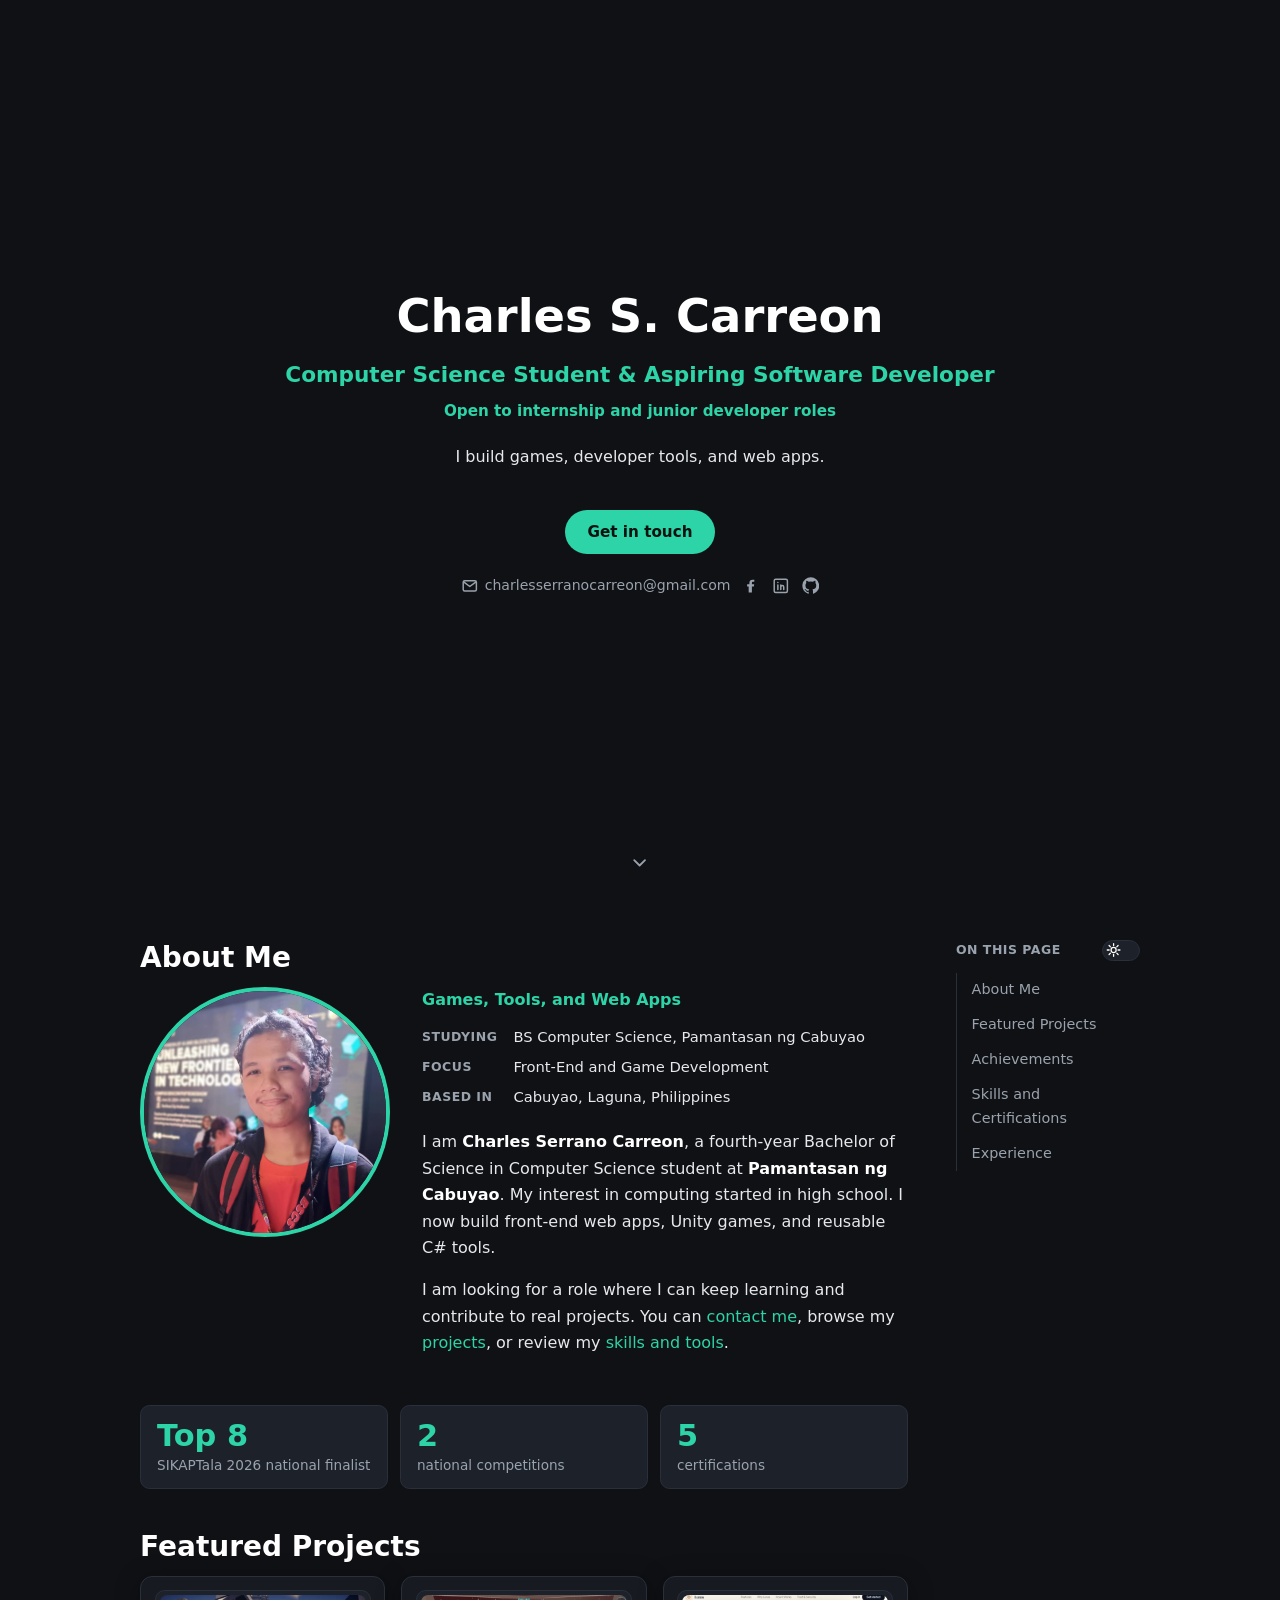
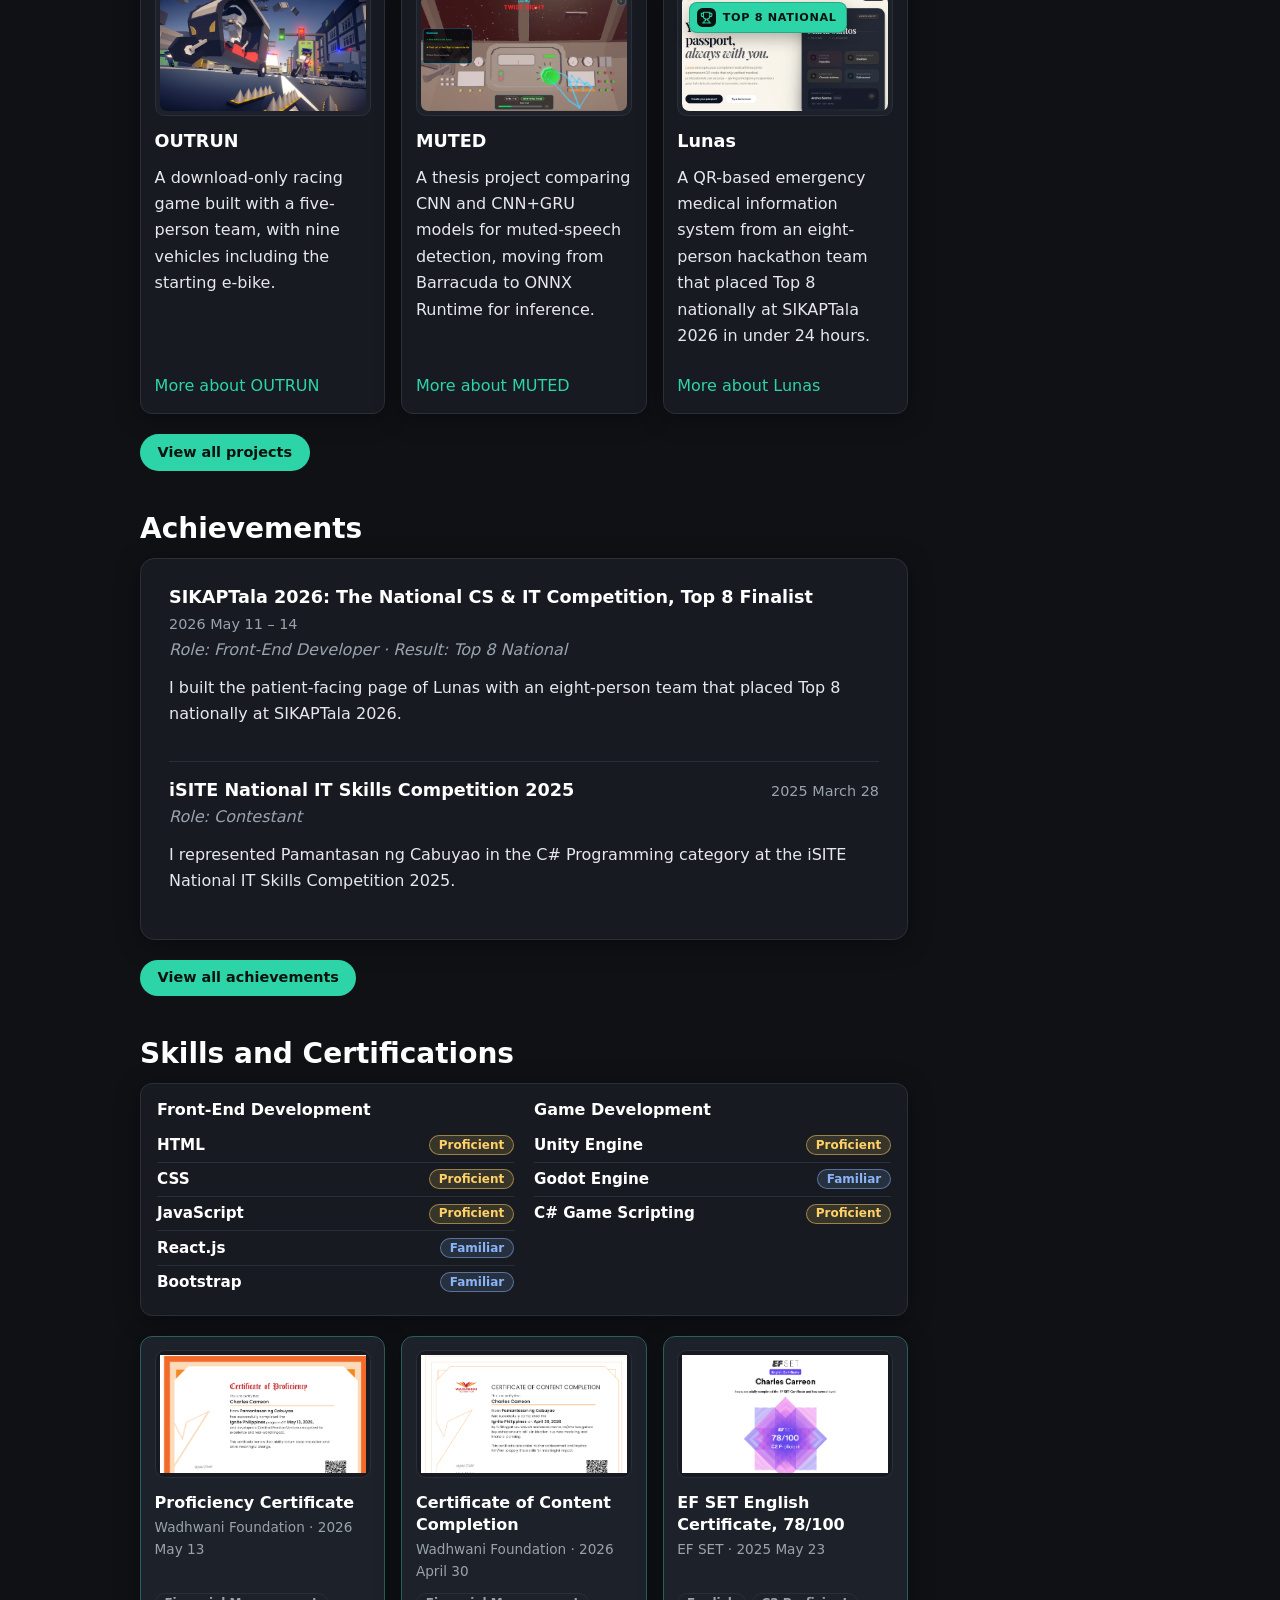
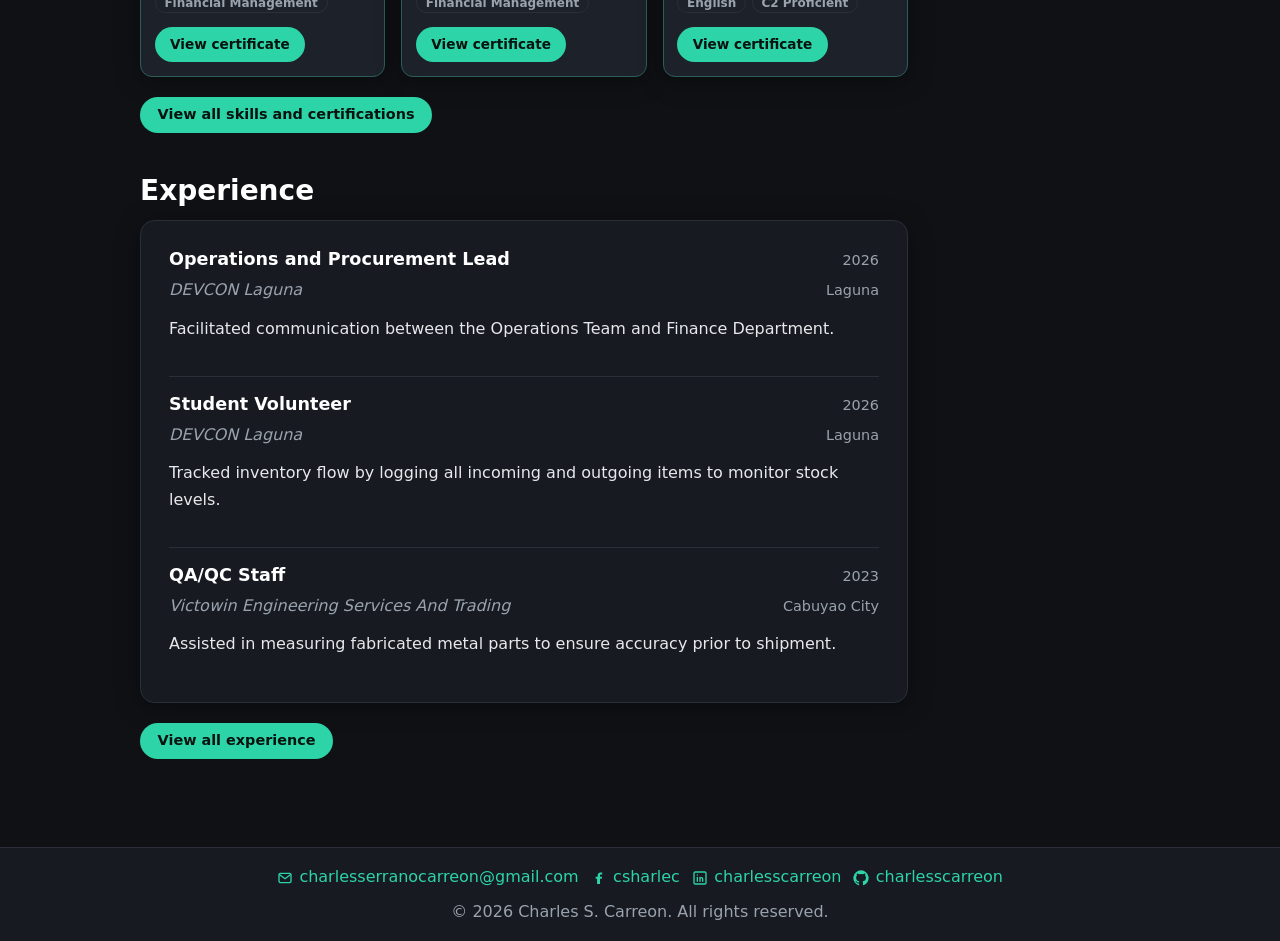
==== commit 270dfde9: "feat: refine homepage skills and certificate cards - show the full front-end and game development sk" ====
--- a/index.html
+++ b/index.html
@@ -347,28 +347,74 @@
                 <section id="skills" class="section">
                     <h2>Skills and Certifications</h2>
                     <div class="card summary-card">
-                        <div class="summary-grid">
-                            <div>
-                                <h3>Skill categories</h3>
-                                <ul class="summary-list">
-                                    <li>Front-End Development</li>
-                                    <li>Back-End / Server-Side</li>
-                                    <li>Programming</li>
-                                    <li>Game Development</li>
-                                    <li>Tools</li>
+                        <div class="skills-summary">
+                            <div class="skills-summary__group">
+                                <h3>Front-End Development</h3>
+                                <ul class="skill-list">
+                                    <li><span class="skill-name">HTML</span><span class="skill-level skill-level--proficient">Proficient</span></li>
+                                    <li><span class="skill-name">CSS</span><span class="skill-level skill-level--proficient">Proficient</span></li>
+                                    <li><span class="skill-name">JavaScript</span><span class="skill-level skill-level--proficient">Proficient</span></li>
+                                    <li><span class="skill-name">React.js</span><span class="skill-level skill-level--familiar">Familiar</span></li>
+                                    <li><span class="skill-name">Bootstrap</span><span class="skill-level skill-level--familiar">Familiar</span></li>
                                 </ul>
                             </div>
-                            <div>
-                                <h3>Certifications</h3>
-                                <ul class="summary-list">
-                                    <li>Proficiency Certificate</li>
-                                    <li>Certificate of Content Completion</li>
-                                    <li>EF SET English Certificate, 78/100</li>
-                                    <li>Principles of Web Development</li>
-                                    <li>Programming for Beginners Using Python</li>
+                            <div class="skills-summary__group">
+                                <h3>Game Development</h3>
+                                <ul class="skill-list">
+                                    <li><span class="skill-name">Unity Engine</span><span class="skill-level skill-level--proficient">Proficient</span></li>
+                                    <li><span class="skill-name">Godot Engine</span><span class="skill-level skill-level--familiar">Familiar</span></li>
+                                    <li><span class="skill-name">C# Game Scripting</span><span class="skill-level skill-level--proficient">Proficient</span></li>
                                 </ul>
                             </div>
                         </div>
+                    </div>
+                    <div class="cert-grid cert-grid--home">
+                        <article class="card cert-card">
+                            <div class="cert-thumb-wrap">
+                                <img class="cert-thumb" src="images/certificates/cert-wadhwani-proficiency.png"
+                                    alt="Preview of the Proficiency Certificate" loading="lazy" decoding="async">
+                            </div>
+                            <h3>Proficiency Certificate</h3>
+                            <p class="cert-issuer">Wadhwani Foundation &middot; 2026 May 13</p>
+                            <div class="cert-card__footer">
+                                <div class="cert-tags">
+                                    <span class="cert-tag">Financial Management</span>
+                                </div>
+                                <p class="cert-more"><a href="https://web.certificate.wfglobal.org/en/certificate?certificateId=6a04850b8b44bd81aa7138a6"
+                                    target="_blank" rel="noreferrer">View certificate</a></p>
+                            </div>
+                        </article>
+                        <article class="card cert-card">
+                            <div class="cert-thumb-wrap">
+                                <img class="cert-thumb" src="images/certificates/cert-wadhwani-content_completion.png"
+                                    alt="Preview of the Certificate of Content Completion" loading="lazy" decoding="async">
+                            </div>
+                            <h3>Certificate of Content Completion</h3>
+                            <p class="cert-issuer">Wadhwani Foundation &middot; 2026 April 30</p>
+                            <div class="cert-card__footer">
+                                <div class="cert-tags">
+                                    <span class="cert-tag">Financial Management</span>
+                                </div>
+                                <p class="cert-more"><a href="https://web.certificate.wfglobal.org/en/certificate?certificateId=69f36a6cb36cdf49a0e65cd6"
+                                    target="_blank" rel="noreferrer">View certificate</a></p>
+                            </div>
+                        </article>
+                        <article class="card cert-card">
+                            <div class="cert-thumb-wrap">
+                                <img class="cert-thumb" src="images/certificates/cert-efset-2025.png"
+                                    alt="Preview of the EF SET English Certificate" loading="lazy" decoding="async">
+                            </div>
+                            <h3>EF SET English Certificate, 78/100</h3>
+                            <p class="cert-issuer">EF SET &middot; 2025 May 23</p>
+                            <div class="cert-card__footer">
+                                <div class="cert-tags">
+                                    <span class="cert-tag">English</span>
+                                    <span class="cert-tag">C2 Proficient</span>
+                                </div>
+                                <p class="cert-more"><a href="https://cert.efset.org/r9hm2w" target="_blank"
+                                    rel="noreferrer">View certificate</a></p>
+                            </div>
+                        </article>
                     </div>
                     <p class="featured-more"><a class="btn" href="/skills">View all skills and certifications</a></p>
                 </section>
--- a/styles.css
+++ b/styles.css
@@ -437,28 +437,15 @@
     margin-top: 1.25rem;
 }
 
-.summary-grid {
+.skills-summary {
     display: grid;
     grid-template-columns: repeat(2, minmax(0, 1fr));
     gap: 1.25rem;
 }
 
-.summary-grid h3 {
-    margin-top: 0;
+.skills-summary__group h3 {
+    margin: 0 0 0.5rem;
     font-size: 1rem;
-}
-
-.summary-list {
-    margin: 0.5rem 0 0;
-    padding-left: 1.15rem;
-}
-
-.summary-list li {
-    margin-bottom: 0.25rem;
-}
-
-.summary-list li:last-child {
-    margin-bottom: 0;
 }
 
 @media (max-width: 760px) {
@@ -466,7 +453,7 @@
         grid-template-columns: minmax(0, 1fr);
     }
 
-    .summary-grid {
+    .skills-summary {
         grid-template-columns: minmax(0, 1fr);
     }
 }
@@ -717,6 +704,18 @@
     border-radius: 0.9rem;
     padding: clamp(1.25rem, 3vw, 1.75rem);
     box-shadow: var(--shadow);
+}
+
+/* Homepage cards use a tighter frame than the shared card rule. These stay
+   after .card so the scoped padding and radius win the cascade. */
+.summary-card {
+    padding: 1rem;
+    border-radius: 0.75rem;
+}
+
+.featured-card {
+    padding: 0.85rem;
+    border-radius: 0.75rem;
 }
 
 .entry-head {
@@ -1021,6 +1020,20 @@
     background-color: var(--surface-2);
 }
 
+/* Homepage featured cards use a thinner inset frame. The wrapper carries the
+   border, so the image sits inside the card rather than becoming the frame. */
+.featured-card .project-thumb-wrap {
+    padding: 0.25rem;
+    border: 1px solid var(--border);
+    border-radius: 0.6rem;
+    background-color: var(--surface-2);
+}
+
+.featured-card .project-thumb {
+    border: 0;
+    border-radius: 0.45rem;
+}
+
 /* Achievement lead images use a figure so the shared image class can be reused.
    Reset the UA figure margin to match the plain project card images. */
 .project > figure.project-thumb-wrap {
@@ -1558,6 +1571,11 @@
     }
 }
 
+.cert-grid--home {
+    margin-top: 1.25rem;
+    margin-bottom: 0;
+}
+
 .cert-card {
     display: flex;
     flex-direction: column;
@@ -1584,6 +1602,17 @@
     height: 100%;
     object-fit: cover;
     object-position: center top;
+}
+
+/* Homepage certificate cards use the same inset frame as featured projects. */
+.cert-grid--home .cert-card {
+    padding: 0.85rem;
+}
+
+.cert-grid--home .cert-thumb-wrap {
+    padding: 0.25rem;
+    border: 1px solid var(--border);
+    border-radius: 0.6rem;
 }
 
 .cert-card h3 {
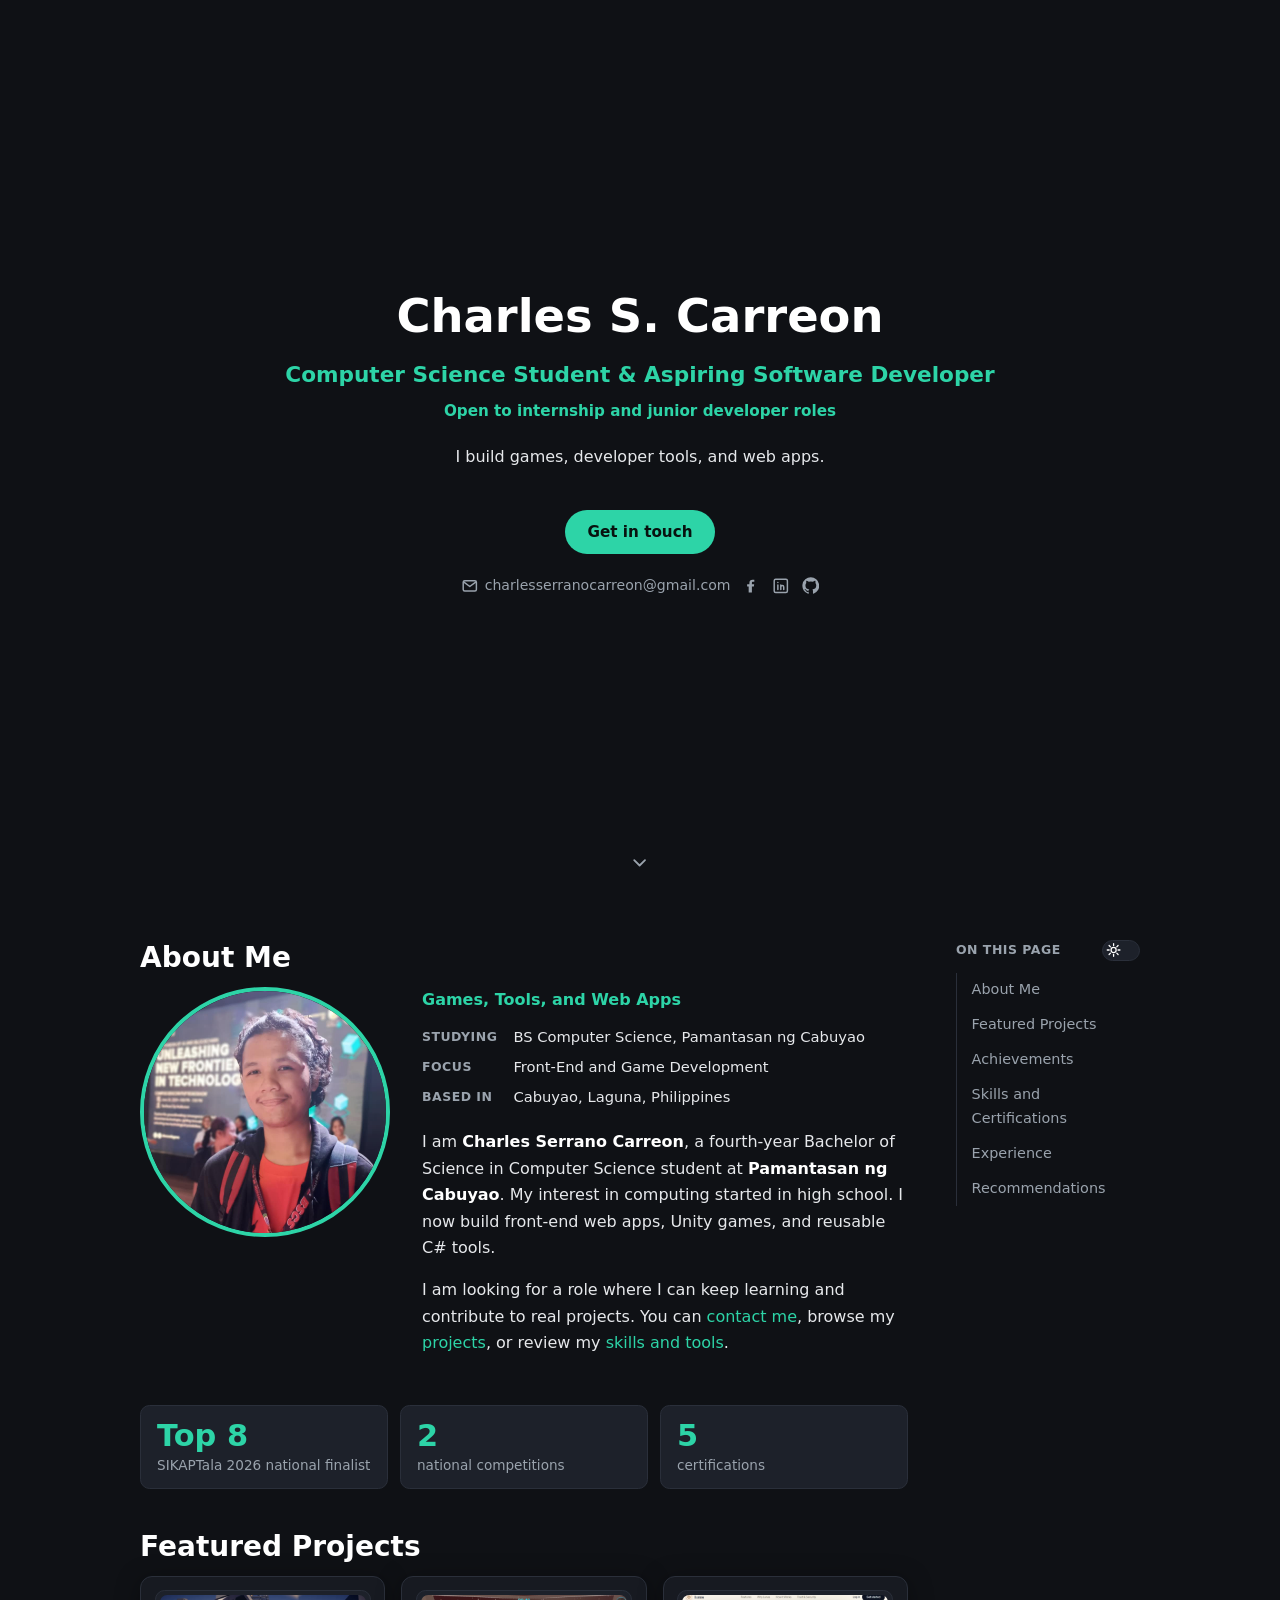
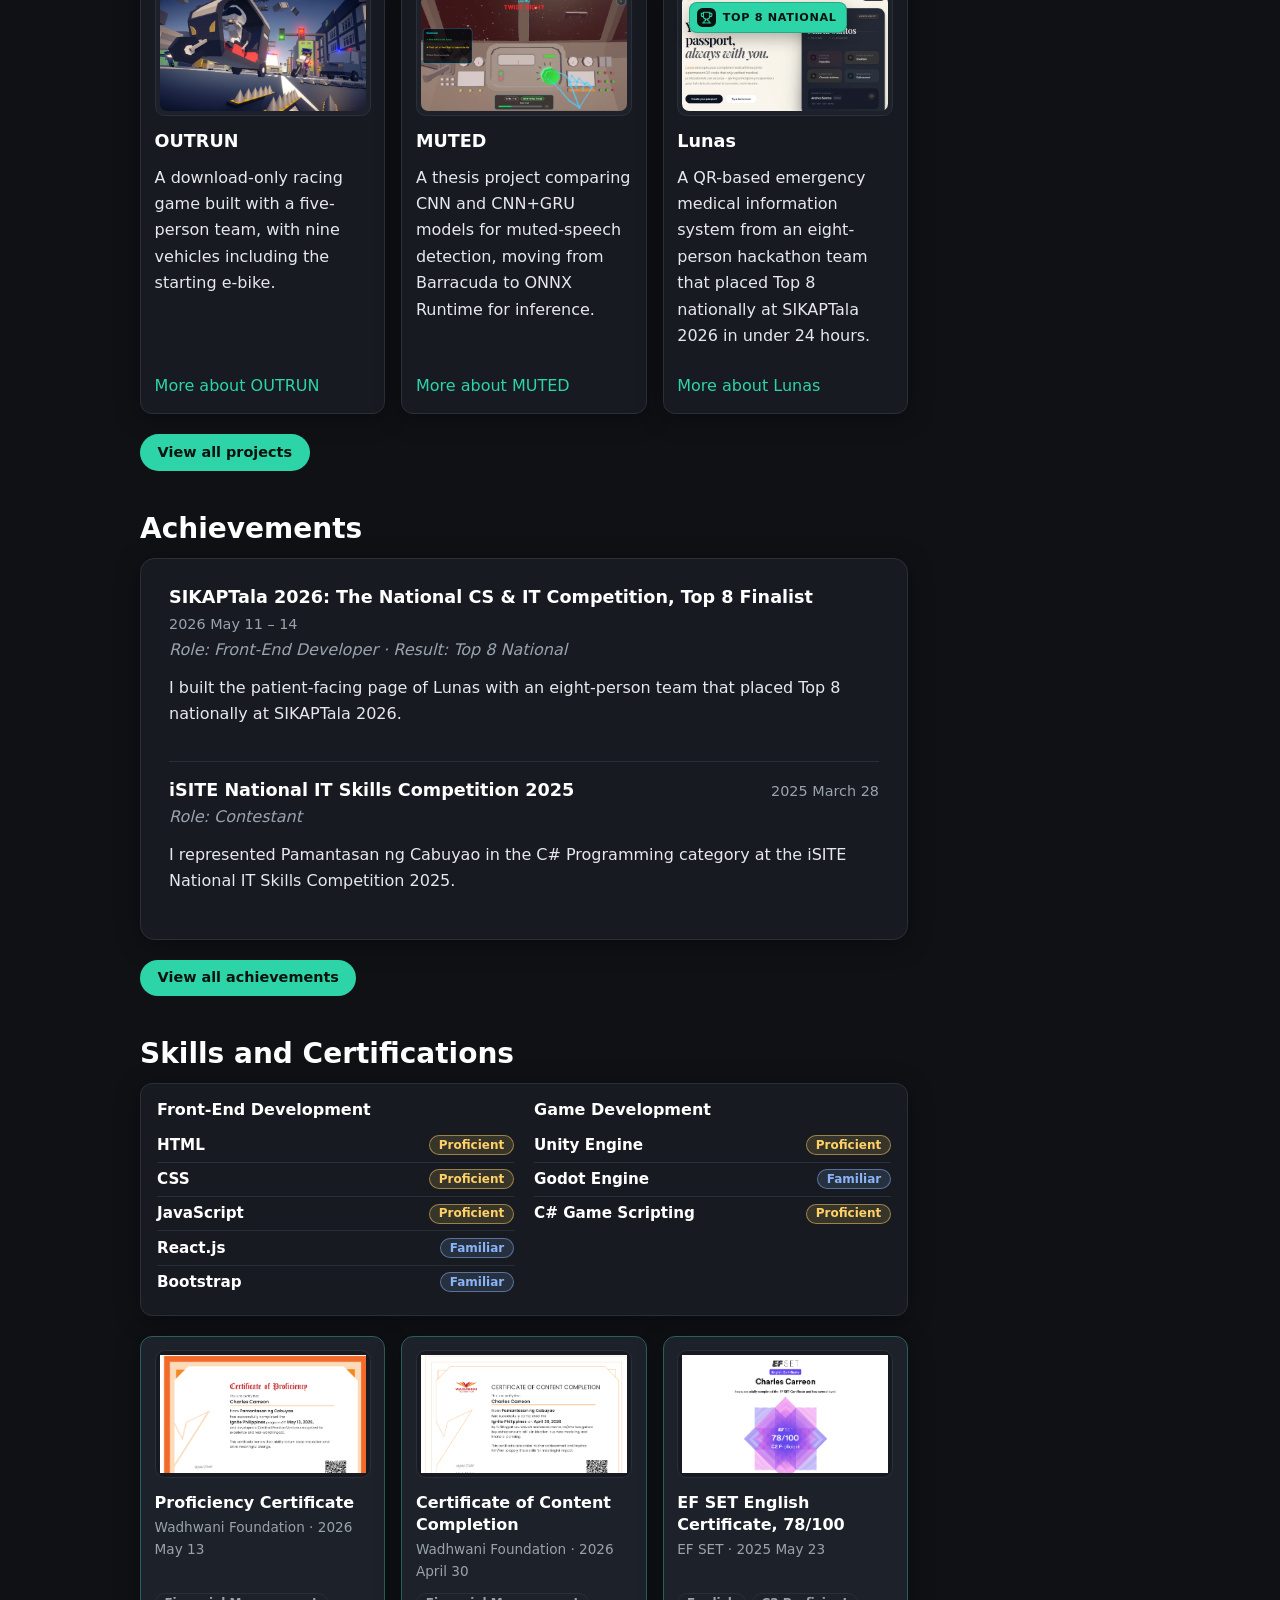
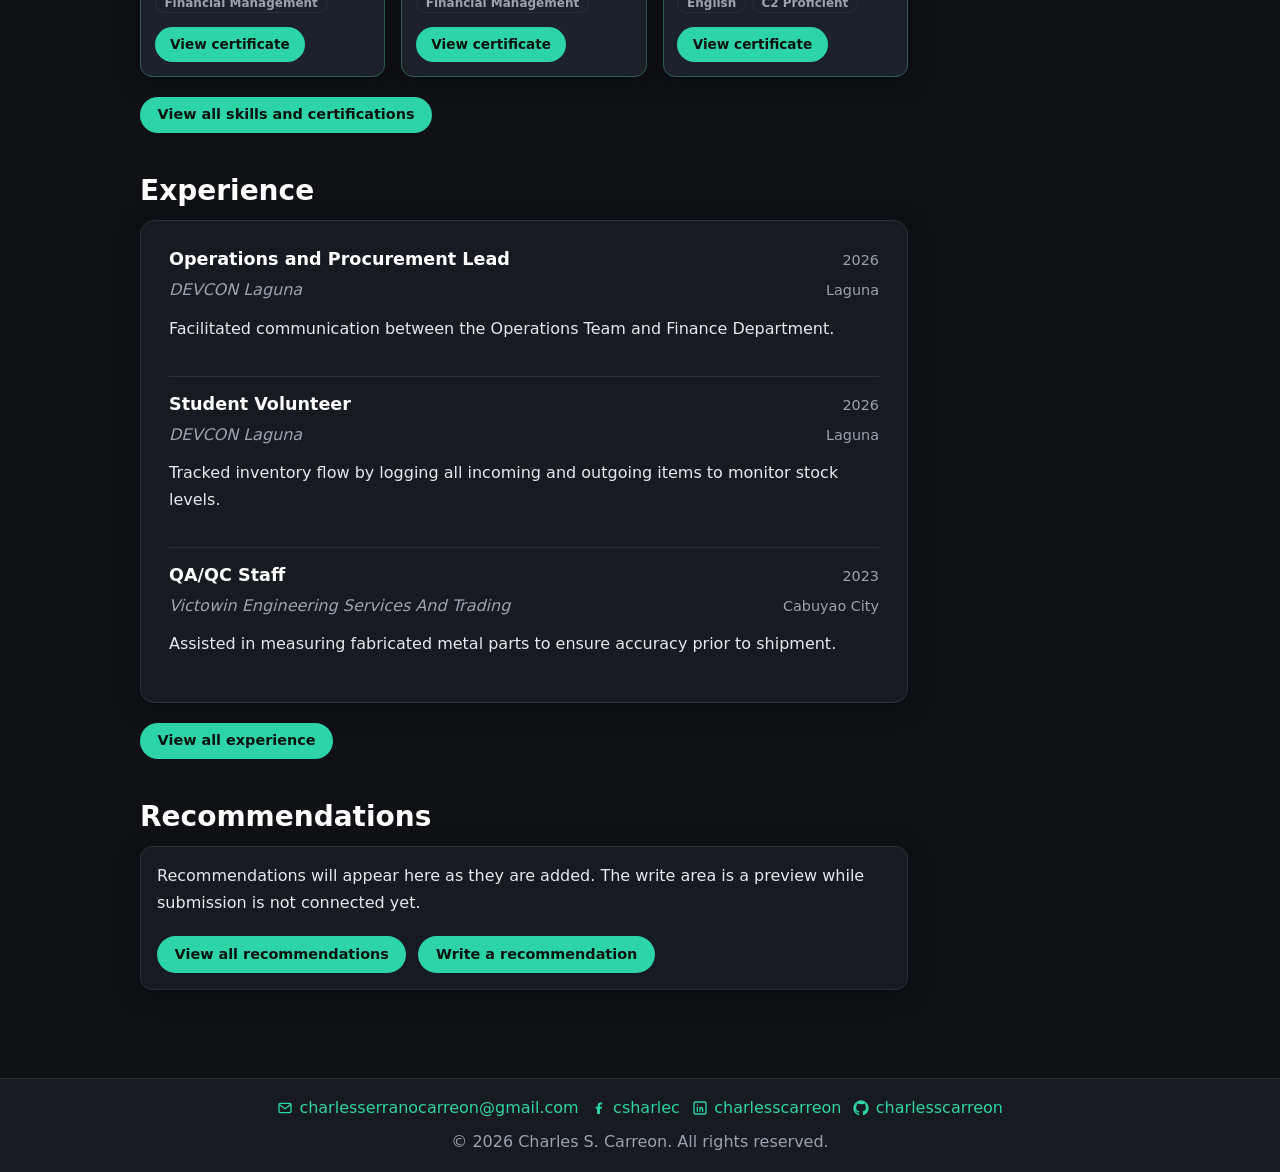
==== commit bc035bf7: "feat: add recommendations page and section - add a basic recommendations page with shared hero, meta" ====
--- a/index.html
+++ b/index.html
@@ -461,6 +461,20 @@
                     </div>
                     <p class="featured-more"><a class="btn" href="/experience#experience-hero">View all experience</a></p>
                 </section>
+
+                <section id="recommendations" class="section">
+                    <h2>Recommendations</h2>
+                    <div class="card summary-card">
+                        <p>
+                            Recommendations will appear here as they are added. The write area is a preview while
+                            submission is not connected yet.
+                        </p>
+                        <p class="links featured-more">
+                            <a class="btn" href="/recommendations">View all recommendations</a>
+                            <a class="btn" href="/recommendations#write">Write a recommendation</a>
+                        </p>
+                    </div>
+                </section>
             </div>
 
             <nav class="toc" aria-label="Sections">
@@ -494,6 +508,7 @@
                     <li><a href="#achievements">Achievements</a></li>
                     <li><a href="#skills">Skills and Certifications</a></li>
                     <li><a href="#experience">Experience</a></li>
+                    <li><a href="#recommendations">Recommendations</a></li>
                 </ul>
             </nav>
         </div>
--- a/styles.css
+++ b/styles.css
@@ -1387,6 +1387,72 @@
     }
 }
 
+/* ---------- Recommendations ---------- */
+
+.empty-state {
+    text-align: center;
+}
+
+.empty-state p {
+    color: var(--muted);
+    margin-bottom: 0;
+}
+
+.empty-state .empty-state__title {
+    color: var(--text-strong);
+    font-size: 1.05rem;
+    font-weight: 600;
+    margin-bottom: 0.35rem;
+}
+
+.recommendation-form {
+    max-width: 42rem;
+    margin-top: 1rem;
+}
+
+.recommendation-form__field + .recommendation-form__field {
+    margin-top: 1rem;
+}
+
+.recommendation-form label {
+    display: block;
+    margin-bottom: 0.35rem;
+    color: var(--muted);
+    font-size: 0.85rem;
+    font-weight: 600;
+}
+
+.recommendation-form input,
+.recommendation-form textarea {
+    box-sizing: border-box;
+    width: 100%;
+    border: 1px solid var(--border);
+    border-radius: 0.5rem;
+    background-color: var(--surface-2);
+    color: var(--text);
+    font: inherit;
+    padding: 0.65rem 0.75rem;
+}
+
+.recommendation-form textarea {
+    min-height: 9rem;
+    resize: vertical;
+}
+
+.recommendation-form__actions {
+    margin-top: 1rem;
+}
+
+.recommendation-form__submit:disabled {
+    cursor: not-allowed;
+    opacity: 0.6;
+}
+
+.recommendation-form__submit:disabled:hover {
+    background-color: var(--accent);
+    color: var(--accent-contrast);
+}
+
 /* Inline code in card copy: a package name and a target framework. Monospace
    is right here, but the browser default sits a size below the body text and
    clashes with the system stack, so it is pulled in line. */
